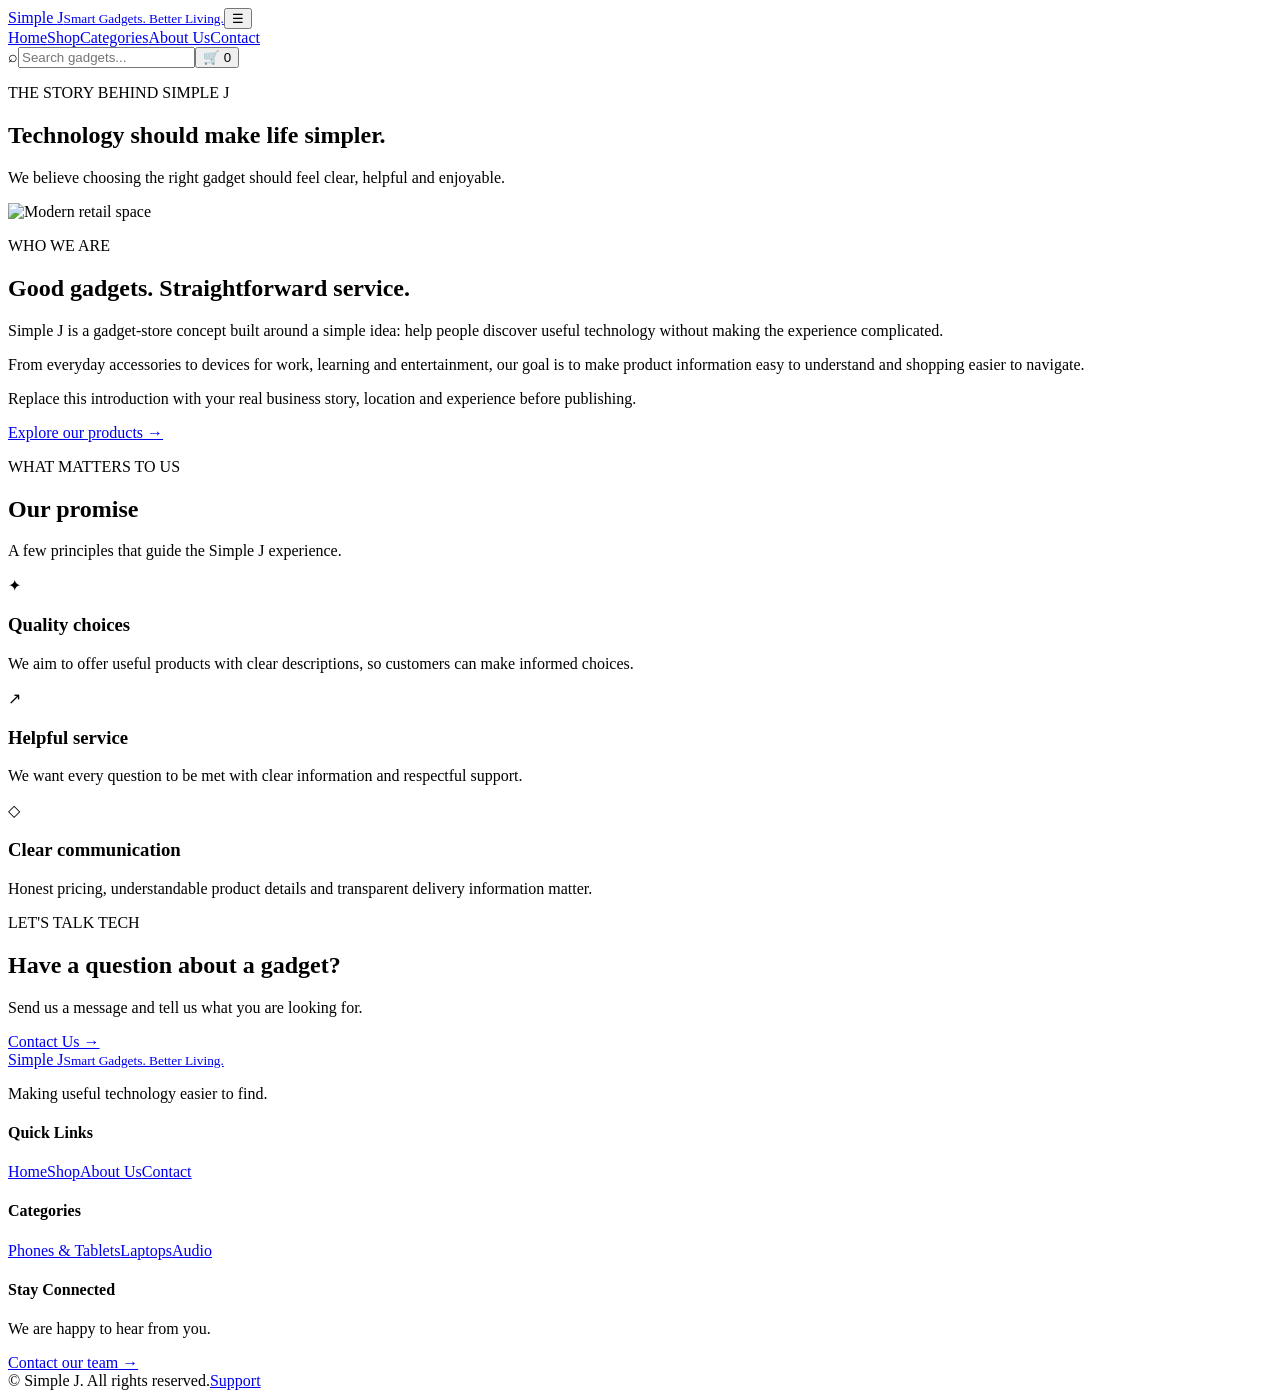
==== about.html @ e9a176b2 "Add files via upload" ====
<!DOCTYPE html>
<html lang="en"><head><meta charset="UTF-8"><meta name="viewport" content="width=device-width, initial-scale=1.0"><meta name="description" content="Learn about Simple J and our approach to everyday technology."><title>About Us | Simple J</title><link rel="preconnect" href="https://fonts.googleapis.com"><link href="https://fonts.googleapis.com/css2?family=DM+Sans:wght@400;500;600;700;800&display=swap" rel="stylesheet"><link rel="stylesheet" href="assets/css/style.css"><script src="assets/js/main.js" defer></script></head>
<body><header class="site-header"><div class="container nav-wrap"><a class="brand" href="index.html">Simple <span>J</span><small>Smart Gadgets. Better Living.</small></a><button class="menu-toggle" aria-label="Open navigation" aria-expanded="false">☰</button><nav class="main-nav"><a href="index.html">Home</a><a href="shop.html">Shop</a><a href="shop.html#categories">Categories</a><a class="active" href="about.html">About Us</a><a href="contact.html">Contact</a></nav><div class="nav-actions"><label class="search-box"><span>⌕</span><input id="siteSearch" type="search" placeholder="Search gadgets..." aria-label="Search gadgets"></label><button class="icon-btn cart-button" type="button" aria-label="Shopping cart">🛒 <span class="cart-count">0</span></button></div></div></header>
<main><section class="page-hero about-hero"><div class="container"><p class="eyebrow">THE STORY BEHIND SIMPLE J</p><h1>Technology should make life <span>simpler.</span></h1><p>We believe choosing the right gadget should feel clear, helpful and enjoyable.</p></div></section>
<section class="container story-section"><div class="story-image"><img src="https://images.unsplash.com/photo-1441986300917-64674bd600d8?auto=format&fit=crop&w=1000&q=85" alt="Modern retail space"></div><div class="story-copy"><p class="section-kicker">WHO WE ARE</p><h2>Good gadgets. Straightforward service.</h2><p>Simple J is a gadget-store concept built around a simple idea: help people discover useful technology without making the experience complicated.</p><p>From everyday accessories to devices for work, learning and entertainment, our goal is to make product information easy to understand and shopping easier to navigate.</p><p class="muted-note">Replace this introduction with your real business story, location and experience before publishing.</p><a class="btn btn-primary" href="shop.html">Explore our products →</a></div></section>
<section class="values-section"><div class="container"><div class="section-heading"><div><p class="section-kicker">WHAT MATTERS TO US</p><h2>Our promise</h2><p>A few principles that guide the Simple J experience.</p></div></div><div class="values-grid"><article class="value-card"><span class="value-icon">✦</span><h3>Quality choices</h3><p>We aim to offer useful products with clear descriptions, so customers can make informed choices.</p></article><article class="value-card"><span class="value-icon">↗</span><h3>Helpful service</h3><p>We want every question to be met with clear information and respectful support.</p></article><article class="value-card"><span class="value-icon">◇</span><h3>Clear communication</h3><p>Honest pricing, understandable product details and transparent delivery information matter.</p></article></div></div></section>
<section class="container about-cta"><div><p class="section-kicker">LET'S TALK TECH</p><h2>Have a question about a gadget?</h2><p>Send us a message and tell us what you are looking for.</p></div><a class="btn btn-primary" href="contact.html">Contact Us →</a></section></main>
<footer class="site-footer"><div class="container footer-grid"><div class="footer-brand"><a class="brand" href="index.html">Simple <span>J</span><small>Smart Gadgets. Better Living.</small></a><p>Making useful technology easier to find.</p></div><div><h4>Quick Links</h4><a href="index.html">Home</a><a href="shop.html">Shop</a><a href="about.html">About Us</a><a href="contact.html">Contact</a></div><div><h4>Categories</h4><a href="shop.html?category=Phones">Phones & Tablets</a><a href="shop.html?category=Laptops">Laptops</a><a href="shop.html?category=Audio">Audio</a></div><div><h4>Stay Connected</h4><p>We are happy to hear from you.</p><a class="footer-highlight" href="contact.html">Contact our team →</a></div></div><div class="container footer-bottom"><span>© <span class="current-year"></span> Simple J. All rights reserved.</span><span><a href="contact.html">Support</a></span></div></footer></body></html>
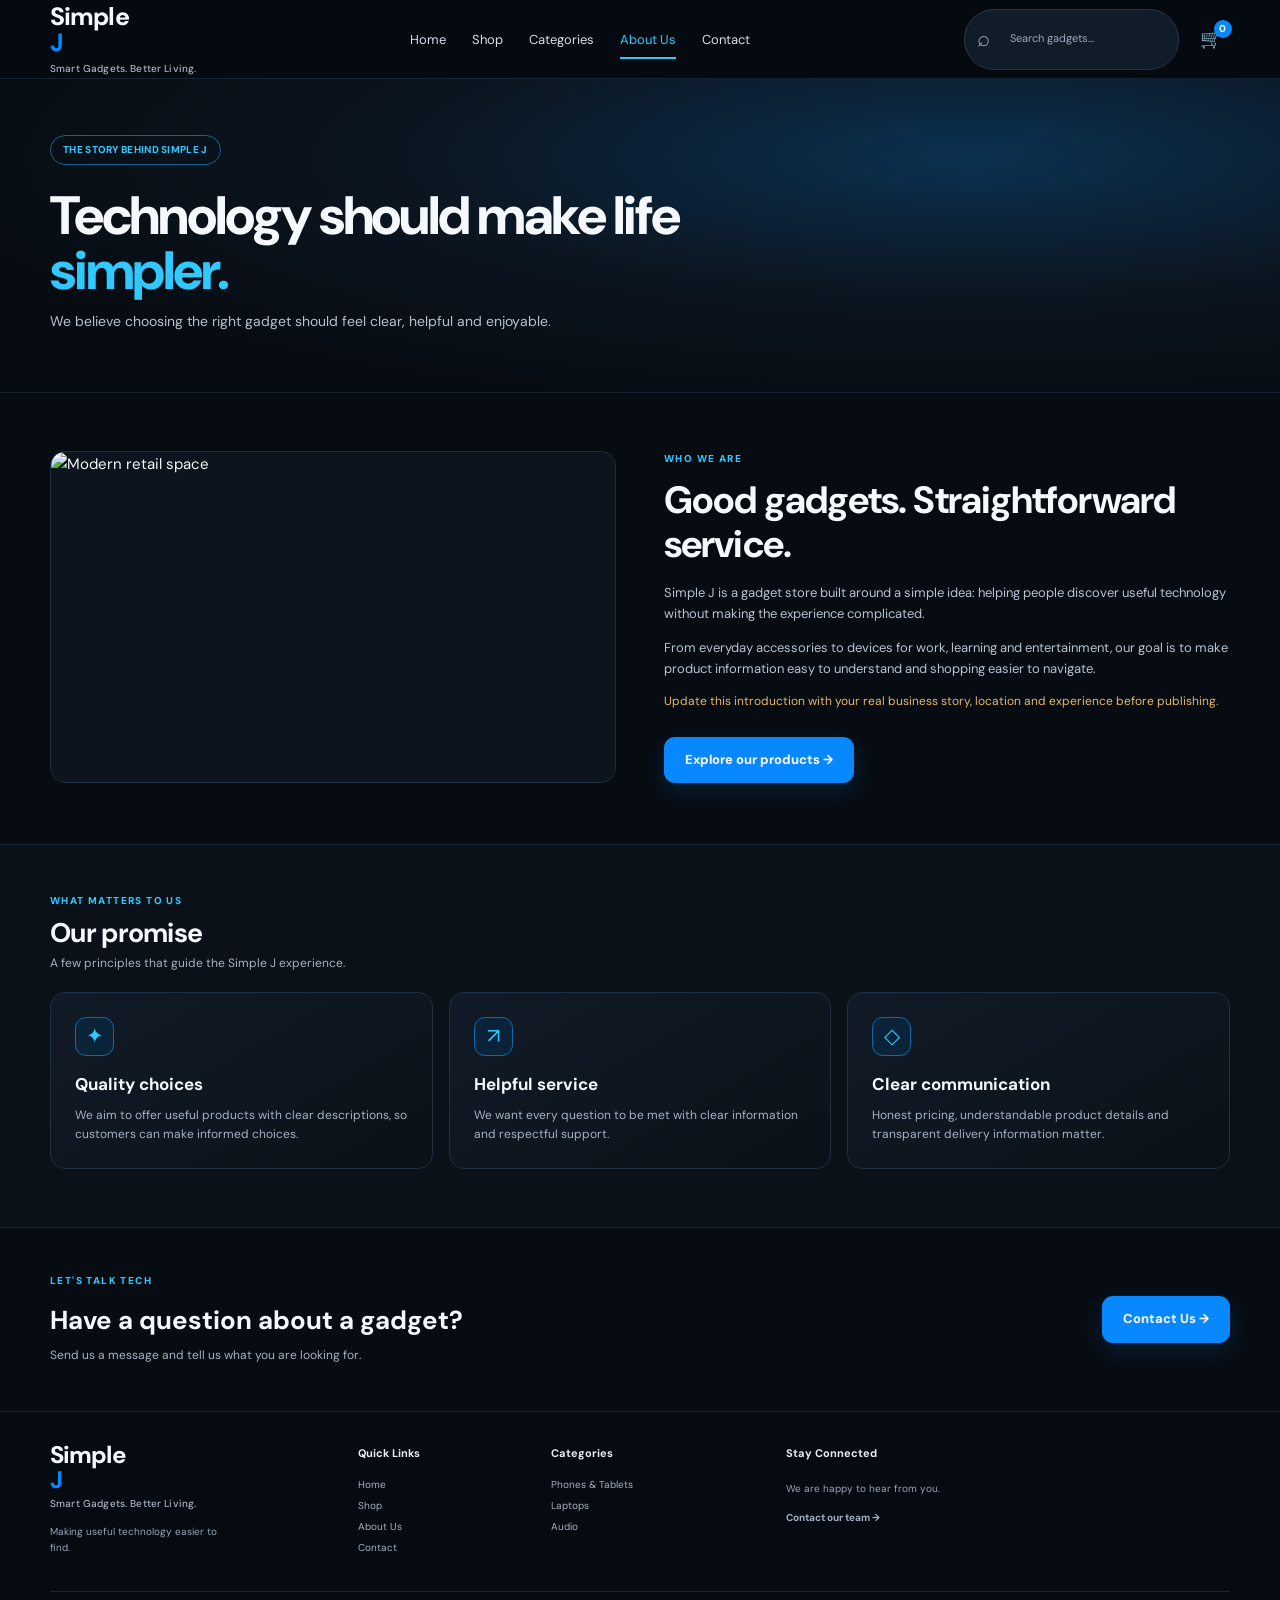
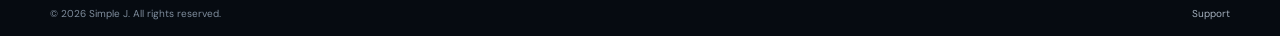
==== commit 6539ca0c: "Add files via upload" ====
--- a/about.html
+++ b/about.html
@@ -1,8 +1,206 @@
+
 <!DOCTYPE html>
-<html lang="en"><head><meta charset="UTF-8"><meta name="viewport" content="width=device-width, initial-scale=1.0"><meta name="description" content="Learn about Simple J and our approach to everyday technology."><title>About Us | Simple J</title><link rel="preconnect" href="https://fonts.googleapis.com"><link href="https://fonts.googleapis.com/css2?family=DM+Sans:wght@400;500;600;700;800&display=swap" rel="stylesheet"><link rel="stylesheet" href="assets/css/style.css"><script src="assets/js/main.js" defer></script></head>
-<body><header class="site-header"><div class="container nav-wrap"><a class="brand" href="index.html">Simple <span>J</span><small>Smart Gadgets. Better Living.</small></a><button class="menu-toggle" aria-label="Open navigation" aria-expanded="false">☰</button><nav class="main-nav"><a href="index.html">Home</a><a href="shop.html">Shop</a><a href="shop.html#categories">Categories</a><a class="active" href="about.html">About Us</a><a href="contact.html">Contact</a></nav><div class="nav-actions"><label class="search-box"><span>⌕</span><input id="siteSearch" type="search" placeholder="Search gadgets..." aria-label="Search gadgets"></label><button class="icon-btn cart-button" type="button" aria-label="Shopping cart">🛒 <span class="cart-count">0</span></button></div></div></header>
-<main><section class="page-hero about-hero"><div class="container"><p class="eyebrow">THE STORY BEHIND SIMPLE J</p><h1>Technology should make life <span>simpler.</span></h1><p>We believe choosing the right gadget should feel clear, helpful and enjoyable.</p></div></section>
-<section class="container story-section"><div class="story-image"><img src="https://images.unsplash.com/photo-1441986300917-64674bd600d8?auto=format&fit=crop&w=1000&q=85" alt="Modern retail space"></div><div class="story-copy"><p class="section-kicker">WHO WE ARE</p><h2>Good gadgets. Straightforward service.</h2><p>Simple J is a gadget-store concept built around a simple idea: help people discover useful technology without making the experience complicated.</p><p>From everyday accessories to devices for work, learning and entertainment, our goal is to make product information easy to understand and shopping easier to navigate.</p><p class="muted-note">Replace this introduction with your real business story, location and experience before publishing.</p><a class="btn btn-primary" href="shop.html">Explore our products →</a></div></section>
-<section class="values-section"><div class="container"><div class="section-heading"><div><p class="section-kicker">WHAT MATTERS TO US</p><h2>Our promise</h2><p>A few principles that guide the Simple J experience.</p></div></div><div class="values-grid"><article class="value-card"><span class="value-icon">✦</span><h3>Quality choices</h3><p>We aim to offer useful products with clear descriptions, so customers can make informed choices.</p></article><article class="value-card"><span class="value-icon">↗</span><h3>Helpful service</h3><p>We want every question to be met with clear information and respectful support.</p></article><article class="value-card"><span class="value-icon">◇</span><h3>Clear communication</h3><p>Honest pricing, understandable product details and transparent delivery information matter.</p></article></div></div></section>
-<section class="container about-cta"><div><p class="section-kicker">LET'S TALK TECH</p><h2>Have a question about a gadget?</h2><p>Send us a message and tell us what you are looking for.</p></div><a class="btn btn-primary" href="contact.html">Contact Us →</a></section></main>
-<footer class="site-footer"><div class="container footer-grid"><div class="footer-brand"><a class="brand" href="index.html">Simple <span>J</span><small>Smart Gadgets. Better Living.</small></a><p>Making useful technology easier to find.</p></div><div><h4>Quick Links</h4><a href="index.html">Home</a><a href="shop.html">Shop</a><a href="about.html">About Us</a><a href="contact.html">Contact</a></div><div><h4>Categories</h4><a href="shop.html?category=Phones">Phones & Tablets</a><a href="shop.html?category=Laptops">Laptops</a><a href="shop.html?category=Audio">Audio</a></div><div><h4>Stay Connected</h4><p>We are happy to hear from you.</p><a class="footer-highlight" href="contact.html">Contact our team →</a></div></div><div class="container footer-bottom"><span>© <span class="current-year"></span> Simple J. All rights reserved.</span><span><a href="contact.html">Support</a></span></div></footer></body></html>
+<html lang="en">
+<head>
+  <meta charset="UTF-8">
+  <meta name="viewport" content="width=device-width, initial-scale=1.0">
+  <meta name="description" content="Learn about Simple J and our approach to everyday technology.">
+
+  <title>About Us | Simple J</title>
+
+  <link rel="preconnect" href="https://fonts.googleapis.com">
+  <link rel="preconnect" href="https://fonts.gstatic.com" crossorigin>
+
+  <link href="https://fonts.googleapis.com/css2?family=DM+Sans:wght@400;500;600;700;800&display=swap" rel="stylesheet">
+
+  <!-- Correct paths for GitHub Pages -->
+  <link rel="stylesheet" href="style.css">
+  <script src="main.js" defer></script>
+</head>
+
+<body>
+
+  <header class="site-header">
+    <div class="container nav-wrap">
+
+      <a class="brand" href="index.html">
+        Simple <span>J</span>
+        <small>Smart Gadgets. Better Living.</small>
+      </a>
+
+      <button class="menu-toggle" aria-label="Open navigation" aria-expanded="false">
+        ☰
+      </button>
+
+      <nav class="main-nav" aria-label="Main navigation">
+        <a href="index.html">Home</a>
+        <a href="shop.html">Shop</a>
+        <a href="shop.html#categories">Categories</a>
+        <a class="active" href="about.html">About Us</a>
+        <a href="contact.html">Contact</a>
+      </nav>
+
+      <div class="nav-actions">
+        <label class="search-box">
+          <span>⌕</span>
+          <input id="siteSearch" type="search" placeholder="Search gadgets..." aria-label="Search gadgets">
+        </label>
+
+        <button class="icon-btn cart-button" type="button" aria-label="Shopping cart">
+          🛒 <span class="cart-count">0</span>
+        </button>
+      </div>
+
+    </div>
+  </header>
+
+  <main>
+
+    <section class="page-hero about-hero">
+      <div class="container">
+        <p class="eyebrow">THE STORY BEHIND SIMPLE J</p>
+        <h1>Technology should make life <span>simpler.</span></h1>
+        <p>We believe choosing the right gadget should feel clear, helpful and enjoyable.</p>
+      </div>
+    </section>
+
+    <section class="container story-section">
+
+      <div class="story-image">
+        <img
+          src="https://images.unsplash.com/photo-1441986300917-64674bd600d8?auto=format&fit=crop&w=1000&q=85"
+          alt="Modern retail space"
+          loading="lazy"
+        >
+      </div>
+
+      <div class="story-copy">
+        <p class="section-kicker">WHO WE ARE</p>
+        <h2>Good gadgets. Straightforward service.</h2>
+
+        <p>
+          Simple J is a gadget store built around a simple idea:
+          helping people discover useful technology without making
+          the experience complicated.
+        </p>
+
+        <p>
+          From everyday accessories to devices for work, learning
+          and entertainment, our goal is to make product information
+          easy to understand and shopping easier to navigate.
+        </p>
+
+        <p class="muted-note">
+          Update this introduction with your real business story,
+          location and experience before publishing.
+        </p>
+
+        <a class="btn btn-primary" href="shop.html">
+          Explore our products →
+        </a>
+      </div>
+
+    </section>
+
+    <section class="values-section">
+      <div class="container">
+
+        <div class="section-heading">
+          <div>
+            <p class="section-kicker">WHAT MATTERS TO US</p>
+            <h2>Our promise</h2>
+            <p>A few principles that guide the Simple J experience.</p>
+          </div>
+        </div>
+
+        <div class="values-grid">
+
+          <article class="value-card">
+            <span class="value-icon">✦</span>
+            <h3>Quality choices</h3>
+            <p>
+              We aim to offer useful products with clear descriptions,
+              so customers can make informed choices.
+            </p>
+          </article>
+
+          <article class="value-card">
+            <span class="value-icon">↗</span>
+            <h3>Helpful service</h3>
+            <p>
+              We want every question to be met with clear information
+              and respectful support.
+            </p>
+          </article>
+
+          <article class="value-card">
+            <span class="value-icon">◇</span>
+            <h3>Clear communication</h3>
+            <p>
+              Honest pricing, understandable product details and
+              transparent delivery information matter.
+            </p>
+          </article>
+
+        </div>
+      </div>
+    </section>
+
+    <section class="container about-cta">
+      <div>
+        <p class="section-kicker">LET'S TALK TECH</p>
+        <h2>Have a question about a gadget?</h2>
+        <p>Send us a message and tell us what you are looking for.</p>
+      </div>
+
+      <a class="btn btn-primary" href="contact.html">
+        Contact Us →
+      </a>
+    </section>
+
+  </main>
+
+  <footer class="site-footer">
+    <div class="container footer-grid">
+
+      <div class="footer-brand">
+        <a class="brand" href="index.html">
+          Simple <span>J</span>
+          <small>Smart Gadgets. Better Living.</small>
+        </a>
+        <p>Making useful technology easier to find.</p>
+      </div>
+
+      <div>
+        <h4>Quick Links</h4>
+        <a href="index.html">Home</a>
+        <a href="shop.html">Shop</a>
+        <a href="about.html">About Us</a>
+        <a href="contact.html">Contact</a>
+      </div>
+
+      <div>
+        <h4>Categories</h4>
+        <a href="shop.html?category=Phones">Phones &amp; Tablets</a>
+        <a href="shop.html?category=Laptops">Laptops</a>
+        <a href="shop.html?category=Audio">Audio</a>
+      </div>
+
+      <div>
+        <h4>Stay Connected</h4>
+        <p>We are happy to hear from you.</p>
+        <a class="footer-highlight" href="contact.html">
+          Contact our team →
+        </a>
+      </div>
+
+    </div>
+
+    <div class="container footer-bottom">
+      <span>© <span class="current-year"></span> Simple J. All rights reserved.</span>
+      <span><a href="contact.html">Support</a></span>
+    </div>
+  </footer>
+
+</body>
+</html>
--- a/style.css
+++ b/style.css
@@ -0,0 +1,264 @@
+:root {
+  --bg: #070c12;
+  --panel: #0d141d;
+  --panel-2: #111b27;
+  --line: #1f2c3b;
+  --text: #f5f8fc;
+  --muted: #a5b2c2;
+  --blue: #0788ff;
+  --cyan: #30c8ff;
+  --radius: 15px;
+  --shadow: 0 18px 45px rgba(0, 0, 0, .24);
+}
+* { box-sizing: border-box; }
+html { scroll-behavior: smooth; }
+body { margin: 0; background: var(--bg); color: var(--text); font-family: "DM Sans", Arial, sans-serif; font-size: 15px; line-height: 1.6; }
+img { display: block; max-width: 100%; }
+a { color: inherit; text-decoration: none; }
+button, input, select, textarea { font: inherit; }
+button, select { cursor: pointer; }
+.container { width: min(1180px, calc(100% - 40px)); margin-inline: auto; }
+[hidden] { display: none !important; }
+.sr-only { position: absolute; width: 1px; height: 1px; padding: 0; margin: -1px; overflow: hidden; clip: rect(0, 0, 0, 0); white-space: nowrap; border: 0; }
+
+/* Header and navigation */
+.site-header { position: sticky; top: 0; z-index: 20; background: rgba(6, 11, 17, .94); border-bottom: 1px solid #172330; backdrop-filter: blur(18px); }
+.nav-wrap { display: flex; align-items: center; justify-content: space-between; gap: 28px; min-height: 78px; }
+.brand { display: inline-flex; flex-direction: column; flex-shrink: 0; font-weight: 800; font-size: 25px; line-height: 1.05; letter-spacing: -.9px; }
+.brand span { display: inline; color: var(--blue); }
+.brand small { margin-top: 7px; color: #aab5c2; font-size: 10px; font-weight: 500; letter-spacing: .15px; }
+.main-nav { display: flex; align-items: center; gap: 26px; }
+.main-nav a { position: relative; padding: 28px 0 25px; color: #d5deea; font-size: 13px; transition: color .2s; }
+.main-nav a:hover, .main-nav a.active { color: var(--cyan); }
+.main-nav a.active::after { position: absolute; right: 0; bottom: 17px; left: 0; height: 2px; background: var(--cyan); content: ""; }
+.nav-actions { display: flex; align-items: center; gap: 13px; }
+.search-box { display: flex; align-items: center; gap: 8px; width: 215px; padding: 8px 12px; border: 1px solid #26374a; border-radius: 30px; background: #111c29; color: #9caabd; }
+.search-box span { font-size: 22px; line-height: 1; }
+.search-box input { width: 100%; min-width: 0; border: 0; outline: 0; background: transparent; color: white; font-size: 11px; }
+.search-box input::placeholder { color: #9ba9ba; }
+.icon-btn { position: relative; display: inline-flex; align-items: center; justify-content: center; width: 38px; height: 38px; padding: 0; border: 1px solid transparent; border-radius: 50%; background: transparent; color: white; font-size: 18px; }
+.icon-btn:hover { border-color: #28425e; background: #101b28; }
+.cart-count { position: absolute; top: -1px; right: -3px; display: grid; width: 18px; height: 18px; place-items: center; border-radius: 50%; background: var(--blue); color: white; font-size: 10px; font-weight: 700; }
+.menu-toggle { display: none; border: 1px solid var(--line); border-radius: 9px; background: var(--panel); color: white; padding: 8px 11px; }
+
+/* Reusable buttons and labels */
+.btn { display: inline-flex; align-items: center; justify-content: center; gap: 12px; border: 1px solid transparent; border-radius: 11px; padding: 12px 20px; font-size: 13px; font-weight: 700; transition: transform .2s, background .2s, border-color .2s; }
+.btn:hover { transform: translateY(-2px); }
+.btn-primary { background: var(--blue); color: white; box-shadow: 0 8px 24px rgba(0, 136, 255, .16); }
+.btn-primary:hover { background: #2198ff; }
+.btn-small { padding: 10px 12px; border-radius: 9px; background: #0788ff; color: white; font-size: 11px; white-space: nowrap; }
+.btn-small:hover { background: #2698ff; }
+.btn-full { width: 100%; }
+.eyebrow, .section-kicker { margin: 0 0 11px; color: var(--cyan); font-size: 10px; font-weight: 800; letter-spacing: 1.4px; }
+.eyebrow { display: inline-flex; gap: 7px; align-items: center; padding: 6px 12px; border: 1px solid #126591; border-radius: 30px; letter-spacing: .3px; }
+.eyebrow span { color: var(--cyan); }
+.muted-note { color: #e5b768 !important; font-size: 12px !important; }
+
+/* Home hero */
+.hero { overflow: hidden; border-bottom: 1px solid #121e2a; background: radial-gradient(ellipse at 72% 45%, #082c50 0%, #071421 33%, #070c12 72%); }
+.hero-grid { display: grid; min-height: 390px; grid-template-columns: .88fr 1.12fr; align-items: center; gap: 20px; }
+.hero-copy { position: relative; z-index: 2; padding: 38px 0 32px 4px; }
+.hero h1, .page-hero h1 { max-width: 570px; margin: 12px 0 15px; font-size: clamp(38px, 5vw, 61px); font-weight: 800; letter-spacing: -2.2px; line-height: 1.02; }
+.hero h1 span, .page-hero h1 span { display: block; color: var(--cyan); }
+.hero-text { max-width: 430px; margin: 0 0 24px; color: #c0cad7; font-size: 14px; }
+.trust-row { display: flex; gap: 20px; margin-top: 28px; }
+.trust-row div { display: flex; align-items: center; gap: 9px; color: var(--cyan); font-size: 21px; }
+.trust-row span { color: #bac5d2; font-size: 10px; line-height: 1.35; }
+.hero-image-wrap { position: relative; align-self: stretch; display: flex; align-items: center; min-height: 350px; }
+.hero-image { width: 100%; height: 345px; object-fit: cover; border-radius: 17px; opacity: .87; mask-image: linear-gradient(90deg, transparent 0%, black 15%, black 100%); }
+.image-note { position: absolute; top: 18%; right: 3%; max-width: 130px; color: white; font-size: 18px; font-style: italic; font-weight: 700; line-height: 1.2; text-align: center; text-shadow: 0 3px 18px #000; transform: rotate(5deg); }
+
+/* Category strip */
+.category-strip { display: grid; grid-template-columns: repeat(6, minmax(0, 1fr)); gap: 12px; padding-top: 23px; }
+.category-tile { display: flex; min-height: 64px; align-items: center; gap: 10px; padding: 12px; border: 1px solid #202e3e; border-radius: 11px; background: linear-gradient(140deg, #111a25, #0c121a); color: var(--cyan); font-size: 22px; transition: border-color .2s, transform .2s; }
+.category-tile span { flex: 1; color: #d5deea; font-size: 10px; line-height: 1.35; }
+.category-tile b { color: #8fa5ba; font-size: 18px; font-weight: 400; }
+.category-tile:hover { transform: translateY(-3px); border-color: #087cd0; }
+
+/* Product catalogue */
+.section-block { padding-top: 41px; padding-bottom: 45px; }
+.section-heading { display: flex; align-items: end; justify-content: space-between; gap: 20px; margin-bottom: 19px; }
+.section-heading h2, .shop-toolbar h2 { margin: 0; font-size: 27px; letter-spacing: -.7px; line-height: 1.25; }
+.section-heading p:not(.section-kicker) { margin: 4px 0 0; color: var(--muted); font-size: 12px; }
+.section-heading .section-kicker { margin-bottom: 7px; }
+.text-link, .footer-highlight { color: var(--cyan); font-size: 12px; font-weight: 700; }
+.text-link:hover, .footer-highlight:hover { color: white; }
+.product-grid { display: grid; grid-template-columns: repeat(6, minmax(0, 1fr)); gap: 14px; }
+.product-card { min-width: 0; overflow: hidden; border: 1px solid #202e3c; border-radius: 11px; background: linear-gradient(150deg, #111923, #0b1118 72%); transition: transform .2s, border-color .2s; }
+.product-card:hover { transform: translateY(-3px); border-color: #17659b; }
+.product-image { position: relative; display: block; overflow: hidden; height: 155px; padding: 10px; background: radial-gradient(ellipse at center, #1c2938, #0b1118); }
+.product-image img { width: 100%; height: 100%; object-fit: contain; mix-blend-mode: screen; transition: transform .35s; }
+.product-card:hover .product-image img { transform: scale(1.05); }
+.product-tag { position: absolute; top: 9px; right: 8px; border-radius: 20px; padding: 4px 7px; background: var(--blue); color: white; font-size: 9px; font-weight: 700; }
+.product-info { padding: 10px 11px 12px; }
+.product-category { margin: 0 0 3px; color: var(--cyan); font-size: 9px; font-weight: 800; letter-spacing: .8px; }
+.product-info h3 { overflow: hidden; margin: 0; font-size: 12px; font-weight: 700; line-height: 1.35; text-overflow: ellipsis; white-space: nowrap; }
+.product-meta { overflow: hidden; margin: 3px 0 6px; color: #9eacbd; font-size: 10px; text-overflow: ellipsis; white-space: nowrap; }
+.rating { color: #ffc542; font-size: 12px; letter-spacing: .5px; }
+.rating small { color: #a7b4c2; font-size: 9px; letter-spacing: 0; }
+.product-bottom { display: flex; flex-direction: column; align-items: stretch; gap: 9px; margin-top: 8px; }
+.product-bottom strong { font-size: 12px; white-space: nowrap; }
+.product-bottom .btn { width: 100%; }
+
+/* Promotions and newsletter */
+.promo-grid { display: grid; grid-template-columns: repeat(3, 1fr); gap: 17px; padding-bottom: 42px; }
+.promo-card { display: flex; min-height: 140px; align-items: center; overflow: hidden; border: 1px solid #203348; border-radius: 12px; background-color: #0c1725; background-position: center; background-size: cover; transition: transform .2s, border-color .2s; }
+.promo-card:hover { transform: translateY(-3px); border-color: var(--blue); }
+.promo-card > div { width: 100%; min-height: inherit; padding: 22px 19px; background: linear-gradient(90deg, rgba(5, 11, 18, .96), rgba(5, 11, 18, .78) 49%, rgba(5, 11, 18, .12)); }
+.promo-phone { background-image: url("https://images.unsplash.com/photo-1511707171634-5f897ff02aa9?auto=format&fit=crop&w=850&q=80"); }
+.promo-laptop { background-image: url("https://images.unsplash.com/photo-1496181133206-80ce9b88a853?auto=format&fit=crop&w=850&q=80"); }
+.promo-audio { background-image: url("https://images.unsplash.com/photo-1505740420928-5e560c06d30e?auto=format&fit=crop&w=850&q=80"); }
+.promo-card h3 { margin: 0 0 2px; font-size: 17px; }
+.promo-card p { margin: 0 0 14px; color: #c3cfdb; font-size: 11px; }
+.promo-card span { display: inline-block; padding: 5px 9px; border: 1px solid #43aee0; border-radius: 7px; color: white; font-size: 10px; }
+.newsletter { border-top: 1px solid #172534; border-bottom: 1px solid #172534; background: #0b131d; }
+.newsletter-wrap { display: flex; align-items: center; justify-content: space-between; gap: 30px; padding-top: 26px; padding-bottom: 26px; }
+.newsletter h2 { margin: 0; font-size: 24px; }
+.newsletter p:not(.section-kicker) { margin: 3px 0 0; color: var(--muted); font-size: 12px; }
+.newsletter-form { display: flex; width: min(440px, 100%); gap: 8px; }
+.newsletter-form input { flex: 1; min-width: 0; }
+input, select, textarea { width: 100%; border: 1px solid #2a3b4f; border-radius: 9px; outline: none; background: #0b131d; color: white; }
+input, select { min-height: 43px; padding: 10px 12px; }
+textarea { padding: 12px; resize: vertical; }
+input:focus, select:focus, textarea:focus { border-color: var(--blue); box-shadow: 0 0 0 3px rgba(7, 136, 255, .11); }
+input::placeholder, textarea::placeholder { color: #718198; }
+
+/* Secondary page heading */
+.page-hero { padding: 56px 0 59px; border-bottom: 1px solid #172534; background: radial-gradient(ellipse at 76% 25%, #0b3150, #0b1520 42%, #070c12 78%); }
+.page-hero h1 { max-width: 760px; margin: 12px 0; font-size: clamp(38px, 5vw, 54px); }
+.page-hero h1 span { display: inline; }
+.page-hero p:not(.eyebrow) { max-width: 630px; margin: 0; color: #b5c2d0; font-size: 14px; }
+.shop-section { padding-top: 38px; }
+.shop-toolbar { display: flex; align-items: end; justify-content: space-between; gap: 20px; margin-bottom: 21px; }
+.shop-toolbar h2 { font-size: 26px; }
+.shop-toolbar p { margin: 4px 0 0; color: var(--muted); font-size: 12px; }
+.filter-label { display: flex; align-items: center; gap: 10px; color: var(--muted); font-size: 12px; }
+.filter-label select { width: auto; min-width: 190px; }
+.shop-section .product-grid { grid-template-columns: repeat(4, minmax(0, 1fr)); gap: 18px; }
+.shop-section .product-image { height: 220px; }
+.shop-section .product-bottom { flex-direction: row; align-items: center; justify-content: space-between; }
+.shop-section .product-bottom .btn { width: auto; }
+.no-products { padding: 38px 20px; border: 1px dashed #2d4054; border-radius: 12px; color: var(--muted); text-align: center; }
+
+/* About page */
+.story-section { display: grid; grid-template-columns: 1fr 1fr; align-items: center; gap: 48px; padding-top: 58px; padding-bottom: 61px; }
+.story-image { overflow: hidden; border: 1px solid var(--line); border-radius: var(--radius); background: var(--panel); }
+.story-image img { width: 100%; min-height: 330px; max-height: 430px; object-fit: cover; }
+.story-copy h2 { margin: 0 0 16px; font-size: clamp(27px, 3vw, 38px); line-height: 1.18; letter-spacing: -.9px; }
+.story-copy p:not(.section-kicker) { color: #b6c2d0; font-size: 13px; }
+.story-copy .btn { margin-top: 13px; }
+.values-section { padding: 48px 0 58px; border-block: 1px solid #172534; background: #0a1119; }
+.values-grid { display: grid; grid-template-columns: repeat(3, 1fr); gap: 16px; }
+.value-card { padding: 24px; border: 1px solid #203043; border-radius: var(--radius); background: linear-gradient(150deg, #111b27, #0b1118); }
+.value-icon { display: grid; width: 39px; height: 39px; place-items: center; border: 1px solid #1269aa; border-radius: 11px; background: #0a2338; color: var(--cyan); font-size: 21px; }
+.value-card h3 { margin: 15px 0 7px; font-size: 17px; }
+.value-card p { margin: 0; color: var(--muted); font-size: 12px; }
+.about-cta { display: flex; align-items: center; justify-content: space-between; gap: 20px; padding-top: 45px; padding-bottom: 45px; }
+.about-cta h2 { margin: 0; font-size: 26px; }
+.about-cta p:not(.section-kicker) { margin: 5px 0 0; color: var(--muted); font-size: 12px; }
+
+/* Contact page */
+.contact-hero { background: radial-gradient(ellipse at 80% 40%, #0b3150, #0b1520 42%, #070c12 78%); }
+.contact-layout { display: grid; grid-template-columns: .8fr 1.2fr; align-items: start; gap: 23px; padding-top: 42px; padding-bottom: 60px; }
+.contact-details { display: grid; gap: 12px; }
+.contact-detail-card { display: flex; align-items: flex-start; gap: 14px; padding: 20px; border: 1px solid #243649; border-radius: 12px; background: linear-gradient(140deg, #111c28, #0c131c); }
+.detail-icon { display: grid; width: 40px; height: 40px; flex: 0 0 40px; place-items: center; border: 1px solid #115b91; border-radius: 11px; background: #0b263c; color: var(--cyan); font-size: 22px; }
+.contact-detail-card h3, .contact-help h3 { margin: 0 0 5px; font-size: 14px; }
+.contact-detail-card p { margin: 0; color: #e0e8f0; font-size: 12px; overflow-wrap: anywhere; }
+.contact-detail-card small { display: block; margin-top: 3px; color: var(--muted); font-size: 10px; }
+.contact-help { margin-top: 5px; padding: 22px; border: 1px solid #164b73; border-radius: 12px; background: radial-gradient(ellipse at 100% 10%, #102d47, #0c141e 72%); }
+.contact-help p { margin: 0 0 12px; color: var(--muted); font-size: 12px; }
+.contact-help a { color: var(--cyan); font-size: 12px; font-weight: 700; }
+.contact-form-card { padding: 27px; border: 1px solid #26394d; border-radius: 15px; background: linear-gradient(145deg, #111b26, #0b1118); box-shadow: var(--shadow); }
+.contact-form-card h2 { margin: 0; font-size: 26px; }
+.form-intro { margin: 5px 0 22px; color: var(--muted); font-size: 12px; }
+.contact-form-card form { display: grid; gap: 15px; }
+.contact-form-card label { display: grid; gap: 7px; color: #d6e0eb; font-size: 11px; font-weight: 600; }
+.contact-form-card input, .contact-form-card select { min-height: 43px; }
+.form-row { display: grid; grid-template-columns: 1fr 1fr; gap: 13px; }
+.form-footnote { margin: 0; color: #8e9caf; font-size: 10px; }
+.form-footnote code { color: var(--cyan); }
+
+/* Footer */
+.site-footer { border-top: 1px solid #172534; background: #060b11; }
+.footer-grid { display: grid; grid-template-columns: 1.35fr .8fr 1fr 1fr 1fr; gap: 25px; padding-top: 30px; padding-bottom: 27px; }
+.footer-grid h4 { margin: 3px 0 10px; color: #e6edf5; font-size: 11px; }
+.footer-grid > div:not(.footer-brand) { display: flex; flex-direction: column; align-items: flex-start; gap: 5px; }
+.footer-grid a:not(.brand) { color: #a4b0bf; font-size: 10px; }
+.footer-grid a:not(.brand):hover { color: var(--cyan); }
+.footer-grid p { margin: 4px 0 8px; color: #97a5b6; font-size: 10px; }
+.footer-brand .brand { font-size: 24px; }
+.footer-brand > p { max-width: 185px; margin-top: 14px; }
+.footer-bottom { display: flex; justify-content: space-between; gap: 14px; padding-top: 14px; padding-bottom: 14px; border-top: 1px solid #1a2633; color: #7f8d9d; font-size: 10px; }
+.footer-bottom a { color: #a3afbd; }
+.footer-bottom a:hover { color: var(--cyan); }
+
+@media (max-width: 1050px) {
+  .nav-wrap { gap: 18px; }
+  .main-nav { gap: 17px; }
+  .search-box { width: 175px; }
+  .category-strip { grid-template-columns: repeat(3, minmax(0, 1fr)); }
+  .product-grid { grid-template-columns: repeat(3, minmax(0, 1fr)); }
+  .shop-section .product-grid { grid-template-columns: repeat(3, minmax(0, 1fr)); }
+  .product-image { height: 190px; }
+  .footer-grid { grid-template-columns: repeat(3, 1fr); }
+}
+@media (max-width: 760px) {
+  .container { width: min(100% - 28px, 600px); }
+  .nav-wrap { position: relative; min-height: 70px; gap: 11px; flex-wrap: wrap; padding-top: 11px; padding-bottom: 11px; }
+  .brand { font-size: 23px; }
+  .brand small { font-size: 9px; }
+  .menu-toggle { display: inline-block; margin-left: auto; }
+  .main-nav { position: absolute; top: calc(100% - 1px); right: 0; left: 0; display: none; flex-direction: column; align-items: stretch; gap: 0; padding: 8px 14px; border: 1px solid #24364a; border-radius: 0 0 12px 12px; background: #0a1119; box-shadow: var(--shadow); }
+  .main-nav.is-open { display: flex; }
+  .main-nav a { padding: 11px 4px; }
+  .main-nav a.active::after { right: auto; bottom: 4px; width: 35px; }
+  .nav-actions { order: 4; width: 100%; }
+  .search-box { flex: 1; width: auto; }
+  .hero-grid { grid-template-columns: 1fr; gap: 0; padding-top: 20px; }
+  .hero-copy { padding: 15px 0 22px; }
+  .hero h1 { max-width: 500px; font-size: clamp(39px, 10vw, 54px); }
+  .hero-image-wrap { min-height: 230px; margin-bottom: 20px; }
+  .hero-image { height: 245px; mask-image: linear-gradient(180deg, black, black); }
+  .image-note { top: 9%; right: 5%; font-size: 15px; }
+  .trust-row { gap: 15px; margin-top: 22px; }
+  .category-strip { grid-template-columns: repeat(2, minmax(0, 1fr)); gap: 9px; padding-top: 15px; }
+  .category-tile { min-height: 58px; }
+  .section-block { padding-top: 32px; padding-bottom: 32px; }
+  .section-heading { align-items: flex-start; }
+  .section-heading h2 { font-size: 24px; }
+  .product-grid, .shop-section .product-grid { grid-template-columns: repeat(2, minmax(0, 1fr)); gap: 11px; }
+  .product-image, .shop-section .product-image { height: 165px; }
+  .product-info { padding: 9px; }
+  .product-info h3 { white-space: normal; min-height: 32px; }
+  .product-bottom, .shop-section .product-bottom { flex-direction: column; align-items: stretch; }
+  .product-bottom .btn, .shop-section .product-bottom .btn { width: 100%; }
+  .promo-grid { grid-template-columns: 1fr; gap: 11px; padding-bottom: 30px; }
+  .promo-card { min-height: 135px; }
+  .newsletter-wrap { align-items: flex-start; flex-direction: column; gap: 16px; }
+  .newsletter-form { width: 100%; }
+  .page-hero { padding: 40px 0; }
+  .page-hero h1 { font-size: clamp(36px, 9vw, 48px); }
+  .shop-toolbar { align-items: flex-start; flex-direction: column; }
+  .filter-label { width: 100%; justify-content: space-between; }
+  .filter-label select { flex: 1; min-width: 0; max-width: 72%; }
+  .story-section { grid-template-columns: 1fr; gap: 25px; padding-top: 35px; padding-bottom: 40px; }
+  .story-image img { min-height: 230px; max-height: 310px; }
+  .values-grid { grid-template-columns: 1fr; }
+  .value-card { padding: 20px; }
+  .about-cta { align-items: flex-start; flex-direction: column; padding-top: 34px; padding-bottom: 34px; }
+  .contact-layout { grid-template-columns: 1fr; padding-top: 27px; padding-bottom: 38px; }
+  .contact-form-card { padding: 19px; }
+  .form-row { grid-template-columns: 1fr; }
+  .footer-grid { grid-template-columns: repeat(2, 1fr); gap: 23px 17px; }
+  .footer-brand { grid-column: 1 / -1; }
+  .footer-bottom { flex-direction: column; }
+}
+@media (max-width: 390px) {
+  .container { width: calc(100% - 22px); }
+  .product-image, .shop-section .product-image { height: 135px; }
+  .product-bottom strong { font-size: 11px; }
+  .btn-small { padding: 9px 7px; font-size: 10px; }
+  .section-heading .text-link { font-size: 10px; }
+  .footer-grid { grid-template-columns: 1fr 1fr; }
+}
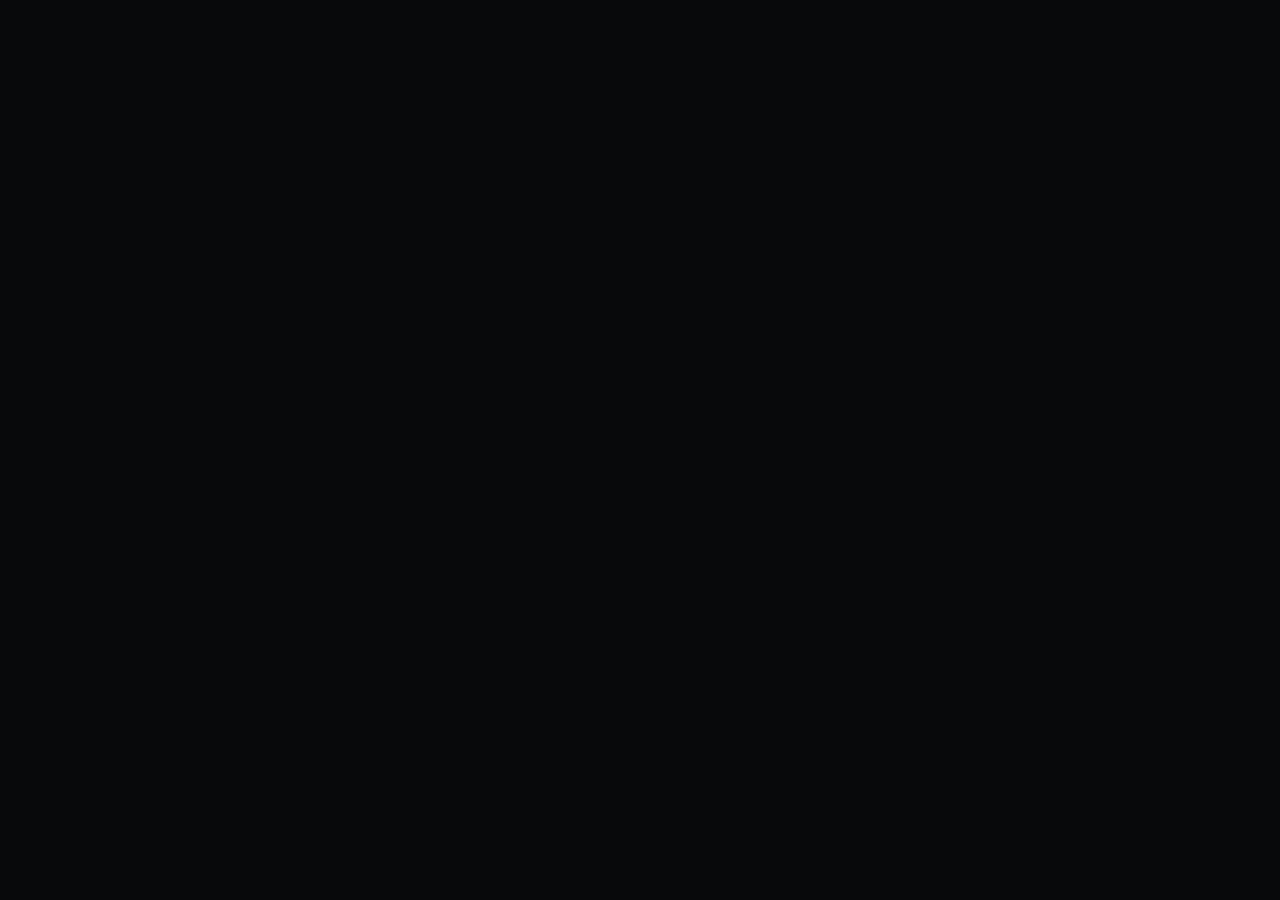
==== commit 5e6a55ba: "Add files via upload" ====
--- a/about.html
+++ b/about.html
@@ -4,203 +4,61 @@
 <head>
   <meta charset="UTF-8">
   <meta name="viewport" content="width=device-width, initial-scale=1.0">
-  <meta name="description" content="Learn about Simple J and our approach to everyday technology.">
-
+  <meta name="description" content="Discover the story, vision and values behind Simple J — technology, elevated.">
   <title>About Us | Simple J</title>
 
   <link rel="preconnect" href="https://fonts.googleapis.com">
   <link rel="preconnect" href="https://fonts.gstatic.com" crossorigin>
+  <link href="https://fonts.googleapis.com/css2?family=DM+Sans:wght@400;500;600;700;800&family=Playfair+Display:wght@500;600;700&display=swap" rel="stylesheet">
 
-  <link href="https://fonts.googleapis.com/css2?family=DM+Sans:wght@400;500;600;700;800&display=swap" rel="stylesheet">
+  <link rel="stylesheet" href="style.css">
 
-  <!-- Correct paths for GitHub Pages -->
-  <link rel="stylesheet" href="style.css">
-  <script src="main.js" defer></script>
-</head>
+  <style>
+    .about-hero {
+      min-height: 590px;
+      position: relative;
+      display: flex;
+      align-items: center;
+      overflow: hidden;
+      padding: 100px 8%;
+      background:
+        linear-gradient(90deg, rgba(5,5,5,.96), rgba(5,5,5,.65), rgba(5,5,5,.2)),
+        url("https://images.unsplash.com/photo-1519389950473-47ba0277781c?auto=format&fit=crop&w=2000&q=90") center/cover;
+    }
 
-<body>
+    .about-hero-content {
+      max-width: 750px;
+      position: relative;
+      z-index: 2;
+      animation: aboutRise 1s ease both;
+    }
 
-  <header class="site-header">
-    <div class="container nav-wrap">
+    .about-eyebrow {
+      color: #d6b56d;
+      text-transform: uppercase;
+      letter-spacing: 5px;
+      font-size: 11px;
+      font-weight: 700;
+      margin-bottom: 25px;
+    }
 
-      <a class="brand" href="index.html">
-        Simple <span>J</span>
-        <small>Smart Gadgets. Better Living.</small>
-      </a>
+    .about-hero h1 {
+      color: #fff;
+      font-family: "Playfair Display", serif;
+      font-size: clamp(48px, 7vw, 88px);
+      line-height: 1.05;
+      font-weight: 500;
+      margin: 0 0 25px;
+    }
 
-      <button class="menu-toggle" aria-label="Open navigation" aria-expanded="false">
-        ☰
-      </button>
+    .about-hero h1 span {
+      color: #d6b56d;
+      font-style: italic;
+    }
 
-      <nav class="main-nav" aria-label="Main navigation">
-        <a href="index.html">Home</a>
-        <a href="shop.html">Shop</a>
-        <a href="shop.html#categories">Categories</a>
-        <a class="active" href="about.html">About Us</a>
-        <a href="contact.html">Contact</a>
-      </nav>
-
-      <div class="nav-actions">
-        <label class="search-box">
-          <span>⌕</span>
-          <input id="siteSearch" type="search" placeholder="Search gadgets..." aria-label="Search gadgets">
-        </label>
-
-        <button class="icon-btn cart-button" type="button" aria-label="Shopping cart">
-          🛒 <span class="cart-count">0</span>
-        </button>
-      </div>
-
-    </div>
-  </header>
-
-  <main>
-
-    <section class="page-hero about-hero">
-      <div class="container">
-        <p class="eyebrow">THE STORY BEHIND SIMPLE J</p>
-        <h1>Technology should make life <span>simpler.</span></h1>
-        <p>We believe choosing the right gadget should feel clear, helpful and enjoyable.</p>
-      </div>
-    </section>
-
-    <section class="container story-section">
-
-      <div class="story-image">
-        <img
-          src="https://images.unsplash.com/photo-1441986300917-64674bd600d8?auto=format&fit=crop&w=1000&q=85"
-          alt="Modern retail space"
-          loading="lazy"
-        >
-      </div>
-
-      <div class="story-copy">
-        <p class="section-kicker">WHO WE ARE</p>
-        <h2>Good gadgets. Straightforward service.</h2>
-
-        <p>
-          Simple J is a gadget store built around a simple idea:
-          helping people discover useful technology without making
-          the experience complicated.
-        </p>
-
-        <p>
-          From everyday accessories to devices for work, learning
-          and entertainment, our goal is to make product information
-          easy to understand and shopping easier to navigate.
-        </p>
-
-        <p class="muted-note">
-          Update this introduction with your real business story,
-          location and experience before publishing.
-        </p>
-
-        <a class="btn btn-primary" href="shop.html">
-          Explore our products →
-        </a>
-      </div>
-
-    </section>
-
-    <section class="values-section">
-      <div class="container">
-
-        <div class="section-heading">
-          <div>
-            <p class="section-kicker">WHAT MATTERS TO US</p>
-            <h2>Our promise</h2>
-            <p>A few principles that guide the Simple J experience.</p>
-          </div>
-        </div>
-
-        <div class="values-grid">
-
-          <article class="value-card">
-            <span class="value-icon">✦</span>
-            <h3>Quality choices</h3>
-            <p>
-              We aim to offer useful products with clear descriptions,
-              so customers can make informed choices.
-            </p>
-          </article>
-
-          <article class="value-card">
-            <span class="value-icon">↗</span>
-            <h3>Helpful service</h3>
-            <p>
-              We want every question to be met with clear information
-              and respectful support.
-            </p>
-          </article>
-
-          <article class="value-card">
-            <span class="value-icon">◇</span>
-            <h3>Clear communication</h3>
-            <p>
-              Honest pricing, understandable product details and
-              transparent delivery information matter.
-            </p>
-          </article>
-
-        </div>
-      </div>
-    </section>
-
-    <section class="container about-cta">
-      <div>
-        <p class="section-kicker">LET'S TALK TECH</p>
-        <h2>Have a question about a gadget?</h2>
-        <p>Send us a message and tell us what you are looking for.</p>
-      </div>
-
-      <a class="btn btn-primary" href="contact.html">
-        Contact Us →
-      </a>
-    </section>
-
-  </main>
-
-  <footer class="site-footer">
-    <div class="container footer-grid">
-
-      <div class="footer-brand">
-        <a class="brand" href="index.html">
-          Simple <span>J</span>
-          <small>Smart Gadgets. Better Living.</small>
-        </a>
-        <p>Making useful technology easier to find.</p>
-      </div>
-
-      <div>
-        <h4>Quick Links</h4>
-        <a href="index.html">Home</a>
-        <a href="shop.html">Shop</a>
-        <a href="about.html">About Us</a>
-        <a href="contact.html">Contact</a>
-      </div>
-
-      <div>
-        <h4>Categories</h4>
-        <a href="shop.html?category=Phones">Phones &amp; Tablets</a>
-        <a href="shop.html?category=Laptops">Laptops</a>
-        <a href="shop.html?category=Audio">Audio</a>
-      </div>
-
-      <div>
-        <h4>Stay Connected</h4>
-        <p>We are happy to hear from you.</p>
-        <a class="footer-highlight" href="contact.html">
-          Contact our team →
-        </a>
-      </div>
-
-    </div>
-
-    <div class="container footer-bottom">
-      <span>© <span class="current-year"></span> Simple J. All rights reserved.</span>
-      <span><a href="contact.html">Support</a></span>
-    </div>
-  </footer>
-
-</body>
-</html>
+   .about-hero p {
+  color: #d0d0d0;
+  max-width: 540px;
+  font-size: 16px;
+  line-height: 1.9;
+}
--- a/style.css
+++ b/style.css
@@ -1,264 +1,606 @@
-:root {
-  --bg: #070c12;
-  --panel: #0d141d;
-  --panel-2: #111b27;
-  --line: #1f2c3b;
-  --text: #f5f8fc;
-  --muted: #a5b2c2;
-  --blue: #0788ff;
-  --cyan: #30c8ff;
-  --radius: 15px;
-  --shadow: 0 18px 45px rgba(0, 0, 0, .24);
-}
-* { box-sizing: border-box; }
-html { scroll-behavior: smooth; }
-body { margin: 0; background: var(--bg); color: var(--text); font-family: "DM Sans", Arial, sans-serif; font-size: 15px; line-height: 1.6; }
-img { display: block; max-width: 100%; }
-a { color: inherit; text-decoration: none; }
-button, input, select, textarea { font: inherit; }
-button, select { cursor: pointer; }
-.container { width: min(1180px, calc(100% - 40px)); margin-inline: auto; }
-[hidden] { display: none !important; }
-.sr-only { position: absolute; width: 1px; height: 1px; padding: 0; margin: -1px; overflow: hidden; clip: rect(0, 0, 0, 0); white-space: nowrap; border: 0; }
-
-/* Header and navigation */
-.site-header { position: sticky; top: 0; z-index: 20; background: rgba(6, 11, 17, .94); border-bottom: 1px solid #172330; backdrop-filter: blur(18px); }
-.nav-wrap { display: flex; align-items: center; justify-content: space-between; gap: 28px; min-height: 78px; }
-.brand { display: inline-flex; flex-direction: column; flex-shrink: 0; font-weight: 800; font-size: 25px; line-height: 1.05; letter-spacing: -.9px; }
-.brand span { display: inline; color: var(--blue); }
-.brand small { margin-top: 7px; color: #aab5c2; font-size: 10px; font-weight: 500; letter-spacing: .15px; }
-.main-nav { display: flex; align-items: center; gap: 26px; }
-.main-nav a { position: relative; padding: 28px 0 25px; color: #d5deea; font-size: 13px; transition: color .2s; }
-.main-nav a:hover, .main-nav a.active { color: var(--cyan); }
-.main-nav a.active::after { position: absolute; right: 0; bottom: 17px; left: 0; height: 2px; background: var(--cyan); content: ""; }
-.nav-actions { display: flex; align-items: center; gap: 13px; }
-.search-box { display: flex; align-items: center; gap: 8px; width: 215px; padding: 8px 12px; border: 1px solid #26374a; border-radius: 30px; background: #111c29; color: #9caabd; }
-.search-box span { font-size: 22px; line-height: 1; }
-.search-box input { width: 100%; min-width: 0; border: 0; outline: 0; background: transparent; color: white; font-size: 11px; }
-.search-box input::placeholder { color: #9ba9ba; }
-.icon-btn { position: relative; display: inline-flex; align-items: center; justify-content: center; width: 38px; height: 38px; padding: 0; border: 1px solid transparent; border-radius: 50%; background: transparent; color: white; font-size: 18px; }
-.icon-btn:hover { border-color: #28425e; background: #101b28; }
-.cart-count { position: absolute; top: -1px; right: -3px; display: grid; width: 18px; height: 18px; place-items: center; border-radius: 50%; background: var(--blue); color: white; font-size: 10px; font-weight: 700; }
-.menu-toggle { display: none; border: 1px solid var(--line); border-radius: 9px; background: var(--panel); color: white; padding: 8px 11px; }
-
-/* Reusable buttons and labels */
-.btn { display: inline-flex; align-items: center; justify-content: center; gap: 12px; border: 1px solid transparent; border-radius: 11px; padding: 12px 20px; font-size: 13px; font-weight: 700; transition: transform .2s, background .2s, border-color .2s; }
-.btn:hover { transform: translateY(-2px); }
-.btn-primary { background: var(--blue); color: white; box-shadow: 0 8px 24px rgba(0, 136, 255, .16); }
-.btn-primary:hover { background: #2198ff; }
-.btn-small { padding: 10px 12px; border-radius: 9px; background: #0788ff; color: white; font-size: 11px; white-space: nowrap; }
-.btn-small:hover { background: #2698ff; }
-.btn-full { width: 100%; }
-.eyebrow, .section-kicker { margin: 0 0 11px; color: var(--cyan); font-size: 10px; font-weight: 800; letter-spacing: 1.4px; }
-.eyebrow { display: inline-flex; gap: 7px; align-items: center; padding: 6px 12px; border: 1px solid #126591; border-radius: 30px; letter-spacing: .3px; }
-.eyebrow span { color: var(--cyan); }
-.muted-note { color: #e5b768 !important; font-size: 12px !important; }
-
-/* Home hero */
-.hero { overflow: hidden; border-bottom: 1px solid #121e2a; background: radial-gradient(ellipse at 72% 45%, #082c50 0%, #071421 33%, #070c12 72%); }
-.hero-grid { display: grid; min-height: 390px; grid-template-columns: .88fr 1.12fr; align-items: center; gap: 20px; }
-.hero-copy { position: relative; z-index: 2; padding: 38px 0 32px 4px; }
-.hero h1, .page-hero h1 { max-width: 570px; margin: 12px 0 15px; font-size: clamp(38px, 5vw, 61px); font-weight: 800; letter-spacing: -2.2px; line-height: 1.02; }
-.hero h1 span, .page-hero h1 span { display: block; color: var(--cyan); }
-.hero-text { max-width: 430px; margin: 0 0 24px; color: #c0cad7; font-size: 14px; }
-.trust-row { display: flex; gap: 20px; margin-top: 28px; }
-.trust-row div { display: flex; align-items: center; gap: 9px; color: var(--cyan); font-size: 21px; }
-.trust-row span { color: #bac5d2; font-size: 10px; line-height: 1.35; }
-.hero-image-wrap { position: relative; align-self: stretch; display: flex; align-items: center; min-height: 350px; }
-.hero-image { width: 100%; height: 345px; object-fit: cover; border-radius: 17px; opacity: .87; mask-image: linear-gradient(90deg, transparent 0%, black 15%, black 100%); }
-.image-note { position: absolute; top: 18%; right: 3%; max-width: 130px; color: white; font-size: 18px; font-style: italic; font-weight: 700; line-height: 1.2; text-align: center; text-shadow: 0 3px 18px #000; transform: rotate(5deg); }
-
-/* Category strip */
-.category-strip { display: grid; grid-template-columns: repeat(6, minmax(0, 1fr)); gap: 12px; padding-top: 23px; }
-.category-tile { display: flex; min-height: 64px; align-items: center; gap: 10px; padding: 12px; border: 1px solid #202e3e; border-radius: 11px; background: linear-gradient(140deg, #111a25, #0c121a); color: var(--cyan); font-size: 22px; transition: border-color .2s, transform .2s; }
-.category-tile span { flex: 1; color: #d5deea; font-size: 10px; line-height: 1.35; }
-.category-tile b { color: #8fa5ba; font-size: 18px; font-weight: 400; }
-.category-tile:hover { transform: translateY(-3px); border-color: #087cd0; }
-
-/* Product catalogue */
-.section-block { padding-top: 41px; padding-bottom: 45px; }
-.section-heading { display: flex; align-items: end; justify-content: space-between; gap: 20px; margin-bottom: 19px; }
-.section-heading h2, .shop-toolbar h2 { margin: 0; font-size: 27px; letter-spacing: -.7px; line-height: 1.25; }
-.section-heading p:not(.section-kicker) { margin: 4px 0 0; color: var(--muted); font-size: 12px; }
-.section-heading .section-kicker { margin-bottom: 7px; }
-.text-link, .footer-highlight { color: var(--cyan); font-size: 12px; font-weight: 700; }
-.text-link:hover, .footer-highlight:hover { color: white; }
-.product-grid { display: grid; grid-template-columns: repeat(6, minmax(0, 1fr)); gap: 14px; }
-.product-card { min-width: 0; overflow: hidden; border: 1px solid #202e3c; border-radius: 11px; background: linear-gradient(150deg, #111923, #0b1118 72%); transition: transform .2s, border-color .2s; }
-.product-card:hover { transform: translateY(-3px); border-color: #17659b; }
-.product-image { position: relative; display: block; overflow: hidden; height: 155px; padding: 10px; background: radial-gradient(ellipse at center, #1c2938, #0b1118); }
-.product-image img { width: 100%; height: 100%; object-fit: contain; mix-blend-mode: screen; transition: transform .35s; }
-.product-card:hover .product-image img { transform: scale(1.05); }
-.product-tag { position: absolute; top: 9px; right: 8px; border-radius: 20px; padding: 4px 7px; background: var(--blue); color: white; font-size: 9px; font-weight: 700; }
-.product-info { padding: 10px 11px 12px; }
-.product-category { margin: 0 0 3px; color: var(--cyan); font-size: 9px; font-weight: 800; letter-spacing: .8px; }
-.product-info h3 { overflow: hidden; margin: 0; font-size: 12px; font-weight: 700; line-height: 1.35; text-overflow: ellipsis; white-space: nowrap; }
-.product-meta { overflow: hidden; margin: 3px 0 6px; color: #9eacbd; font-size: 10px; text-overflow: ellipsis; white-space: nowrap; }
-.rating { color: #ffc542; font-size: 12px; letter-spacing: .5px; }
-.rating small { color: #a7b4c2; font-size: 9px; letter-spacing: 0; }
-.product-bottom { display: flex; flex-direction: column; align-items: stretch; gap: 9px; margin-top: 8px; }
-.product-bottom strong { font-size: 12px; white-space: nowrap; }
-.product-bottom .btn { width: 100%; }
-
-/* Promotions and newsletter */
-.promo-grid { display: grid; grid-template-columns: repeat(3, 1fr); gap: 17px; padding-bottom: 42px; }
-.promo-card { display: flex; min-height: 140px; align-items: center; overflow: hidden; border: 1px solid #203348; border-radius: 12px; background-color: #0c1725; background-position: center; background-size: cover; transition: transform .2s, border-color .2s; }
-.promo-card:hover { transform: translateY(-3px); border-color: var(--blue); }
-.promo-card > div { width: 100%; min-height: inherit; padding: 22px 19px; background: linear-gradient(90deg, rgba(5, 11, 18, .96), rgba(5, 11, 18, .78) 49%, rgba(5, 11, 18, .12)); }
-.promo-phone { background-image: url("https://images.unsplash.com/photo-1511707171634-5f897ff02aa9?auto=format&fit=crop&w=850&q=80"); }
-.promo-laptop { background-image: url("https://images.unsplash.com/photo-1496181133206-80ce9b88a853?auto=format&fit=crop&w=850&q=80"); }
-.promo-audio { background-image: url("https://images.unsplash.com/photo-1505740420928-5e560c06d30e?auto=format&fit=crop&w=850&q=80"); }
-.promo-card h3 { margin: 0 0 2px; font-size: 17px; }
-.promo-card p { margin: 0 0 14px; color: #c3cfdb; font-size: 11px; }
-.promo-card span { display: inline-block; padding: 5px 9px; border: 1px solid #43aee0; border-radius: 7px; color: white; font-size: 10px; }
-.newsletter { border-top: 1px solid #172534; border-bottom: 1px solid #172534; background: #0b131d; }
-.newsletter-wrap { display: flex; align-items: center; justify-content: space-between; gap: 30px; padding-top: 26px; padding-bottom: 26px; }
-.newsletter h2 { margin: 0; font-size: 24px; }
-.newsletter p:not(.section-kicker) { margin: 3px 0 0; color: var(--muted); font-size: 12px; }
-.newsletter-form { display: flex; width: min(440px, 100%); gap: 8px; }
-.newsletter-form input { flex: 1; min-width: 0; }
-input, select, textarea { width: 100%; border: 1px solid #2a3b4f; border-radius: 9px; outline: none; background: #0b131d; color: white; }
-input, select { min-height: 43px; padding: 10px 12px; }
-textarea { padding: 12px; resize: vertical; }
-input:focus, select:focus, textarea:focus { border-color: var(--blue); box-shadow: 0 0 0 3px rgba(7, 136, 255, .11); }
-input::placeholder, textarea::placeholder { color: #718198; }
-
-/* Secondary page heading */
-.page-hero { padding: 56px 0 59px; border-bottom: 1px solid #172534; background: radial-gradient(ellipse at 76% 25%, #0b3150, #0b1520 42%, #070c12 78%); }
-.page-hero h1 { max-width: 760px; margin: 12px 0; font-size: clamp(38px, 5vw, 54px); }
-.page-hero h1 span { display: inline; }
-.page-hero p:not(.eyebrow) { max-width: 630px; margin: 0; color: #b5c2d0; font-size: 14px; }
-.shop-section { padding-top: 38px; }
-.shop-toolbar { display: flex; align-items: end; justify-content: space-between; gap: 20px; margin-bottom: 21px; }
-.shop-toolbar h2 { font-size: 26px; }
-.shop-toolbar p { margin: 4px 0 0; color: var(--muted); font-size: 12px; }
-.filter-label { display: flex; align-items: center; gap: 10px; color: var(--muted); font-size: 12px; }
-.filter-label select { width: auto; min-width: 190px; }
-.shop-section .product-grid { grid-template-columns: repeat(4, minmax(0, 1fr)); gap: 18px; }
-.shop-section .product-image { height: 220px; }
-.shop-section .product-bottom { flex-direction: row; align-items: center; justify-content: space-between; }
-.shop-section .product-bottom .btn { width: auto; }
-.no-products { padding: 38px 20px; border: 1px dashed #2d4054; border-radius: 12px; color: var(--muted); text-align: center; }
-
-/* About page */
-.story-section { display: grid; grid-template-columns: 1fr 1fr; align-items: center; gap: 48px; padding-top: 58px; padding-bottom: 61px; }
-.story-image { overflow: hidden; border: 1px solid var(--line); border-radius: var(--radius); background: var(--panel); }
-.story-image img { width: 100%; min-height: 330px; max-height: 430px; object-fit: cover; }
-.story-copy h2 { margin: 0 0 16px; font-size: clamp(27px, 3vw, 38px); line-height: 1.18; letter-spacing: -.9px; }
-.story-copy p:not(.section-kicker) { color: #b6c2d0; font-size: 13px; }
-.story-copy .btn { margin-top: 13px; }
-.values-section { padding: 48px 0 58px; border-block: 1px solid #172534; background: #0a1119; }
-.values-grid { display: grid; grid-template-columns: repeat(3, 1fr); gap: 16px; }
-.value-card { padding: 24px; border: 1px solid #203043; border-radius: var(--radius); background: linear-gradient(150deg, #111b27, #0b1118); }
-.value-icon { display: grid; width: 39px; height: 39px; place-items: center; border: 1px solid #1269aa; border-radius: 11px; background: #0a2338; color: var(--cyan); font-size: 21px; }
-.value-card h3 { margin: 15px 0 7px; font-size: 17px; }
-.value-card p { margin: 0; color: var(--muted); font-size: 12px; }
-.about-cta { display: flex; align-items: center; justify-content: space-between; gap: 20px; padding-top: 45px; padding-bottom: 45px; }
-.about-cta h2 { margin: 0; font-size: 26px; }
-.about-cta p:not(.section-kicker) { margin: 5px 0 0; color: var(--muted); font-size: 12px; }
-
-/* Contact page */
-.contact-hero { background: radial-gradient(ellipse at 80% 40%, #0b3150, #0b1520 42%, #070c12 78%); }
-.contact-layout { display: grid; grid-template-columns: .8fr 1.2fr; align-items: start; gap: 23px; padding-top: 42px; padding-bottom: 60px; }
-.contact-details { display: grid; gap: 12px; }
-.contact-detail-card { display: flex; align-items: flex-start; gap: 14px; padding: 20px; border: 1px solid #243649; border-radius: 12px; background: linear-gradient(140deg, #111c28, #0c131c); }
-.detail-icon { display: grid; width: 40px; height: 40px; flex: 0 0 40px; place-items: center; border: 1px solid #115b91; border-radius: 11px; background: #0b263c; color: var(--cyan); font-size: 22px; }
-.contact-detail-card h3, .contact-help h3 { margin: 0 0 5px; font-size: 14px; }
-.contact-detail-card p { margin: 0; color: #e0e8f0; font-size: 12px; overflow-wrap: anywhere; }
-.contact-detail-card small { display: block; margin-top: 3px; color: var(--muted); font-size: 10px; }
-.contact-help { margin-top: 5px; padding: 22px; border: 1px solid #164b73; border-radius: 12px; background: radial-gradient(ellipse at 100% 10%, #102d47, #0c141e 72%); }
-.contact-help p { margin: 0 0 12px; color: var(--muted); font-size: 12px; }
-.contact-help a { color: var(--cyan); font-size: 12px; font-weight: 700; }
-.contact-form-card { padding: 27px; border: 1px solid #26394d; border-radius: 15px; background: linear-gradient(145deg, #111b26, #0b1118); box-shadow: var(--shadow); }
-.contact-form-card h2 { margin: 0; font-size: 26px; }
-.form-intro { margin: 5px 0 22px; color: var(--muted); font-size: 12px; }
-.contact-form-card form { display: grid; gap: 15px; }
-.contact-form-card label { display: grid; gap: 7px; color: #d6e0eb; font-size: 11px; font-weight: 600; }
-.contact-form-card input, .contact-form-card select { min-height: 43px; }
-.form-row { display: grid; grid-template-columns: 1fr 1fr; gap: 13px; }
-.form-footnote { margin: 0; color: #8e9caf; font-size: 10px; }
-.form-footnote code { color: var(--cyan); }
-
-/* Footer */
-.site-footer { border-top: 1px solid #172534; background: #060b11; }
-.footer-grid { display: grid; grid-template-columns: 1.35fr .8fr 1fr 1fr 1fr; gap: 25px; padding-top: 30px; padding-bottom: 27px; }
-.footer-grid h4 { margin: 3px 0 10px; color: #e6edf5; font-size: 11px; }
-.footer-grid > div:not(.footer-brand) { display: flex; flex-direction: column; align-items: flex-start; gap: 5px; }
-.footer-grid a:not(.brand) { color: #a4b0bf; font-size: 10px; }
-.footer-grid a:not(.brand):hover { color: var(--cyan); }
-.footer-grid p { margin: 4px 0 8px; color: #97a5b6; font-size: 10px; }
-.footer-brand .brand { font-size: 24px; }
-.footer-brand > p { max-width: 185px; margin-top: 14px; }
-.footer-bottom { display: flex; justify-content: space-between; gap: 14px; padding-top: 14px; padding-bottom: 14px; border-top: 1px solid #1a2633; color: #7f8d9d; font-size: 10px; }
-.footer-bottom a { color: #a3afbd; }
-.footer-bottom a:hover { color: var(--cyan); }
-
-@media (max-width: 1050px) {
-  .nav-wrap { gap: 18px; }
-  .main-nav { gap: 17px; }
-  .search-box { width: 175px; }
-  .category-strip { grid-template-columns: repeat(3, minmax(0, 1fr)); }
-  .product-grid { grid-template-columns: repeat(3, minmax(0, 1fr)); }
-  .shop-section .product-grid { grid-template-columns: repeat(3, minmax(0, 1fr)); }
-  .product-image { height: 190px; }
-  .footer-grid { grid-template-columns: repeat(3, 1fr); }
-}
-@media (max-width: 760px) {
-  .container { width: min(100% - 28px, 600px); }
-  .nav-wrap { position: relative; min-height: 70px; gap: 11px; flex-wrap: wrap; padding-top: 11px; padding-bottom: 11px; }
-  .brand { font-size: 23px; }
-  .brand small { font-size: 9px; }
-  .menu-toggle { display: inline-block; margin-left: auto; }
-  .main-nav { position: absolute; top: calc(100% - 1px); right: 0; left: 0; display: none; flex-direction: column; align-items: stretch; gap: 0; padding: 8px 14px; border: 1px solid #24364a; border-radius: 0 0 12px 12px; background: #0a1119; box-shadow: var(--shadow); }
-  .main-nav.is-open { display: flex; }
-  .main-nav a { padding: 11px 4px; }
-  .main-nav a.active::after { right: auto; bottom: 4px; width: 35px; }
-  .nav-actions { order: 4; width: 100%; }
-  .search-box { flex: 1; width: auto; }
-  .hero-grid { grid-template-columns: 1fr; gap: 0; padding-top: 20px; }
-  .hero-copy { padding: 15px 0 22px; }
-  .hero h1 { max-width: 500px; font-size: clamp(39px, 10vw, 54px); }
-  .hero-image-wrap { min-height: 230px; margin-bottom: 20px; }
-  .hero-image { height: 245px; mask-image: linear-gradient(180deg, black, black); }
-  .image-note { top: 9%; right: 5%; font-size: 15px; }
-  .trust-row { gap: 15px; margin-top: 22px; }
-  .category-strip { grid-template-columns: repeat(2, minmax(0, 1fr)); gap: 9px; padding-top: 15px; }
-  .category-tile { min-height: 58px; }
-  .section-block { padding-top: 32px; padding-bottom: 32px; }
-  .section-heading { align-items: flex-start; }
-  .section-heading h2 { font-size: 24px; }
-  .product-grid, .shop-section .product-grid { grid-template-columns: repeat(2, minmax(0, 1fr)); gap: 11px; }
-  .product-image, .shop-section .product-image { height: 165px; }
-  .product-info { padding: 9px; }
-  .product-info h3 { white-space: normal; min-height: 32px; }
-  .product-bottom, .shop-section .product-bottom { flex-direction: column; align-items: stretch; }
-  .product-bottom .btn, .shop-section .product-bottom .btn { width: 100%; }
-  .promo-grid { grid-template-columns: 1fr; gap: 11px; padding-bottom: 30px; }
-  .promo-card { min-height: 135px; }
-  .newsletter-wrap { align-items: flex-start; flex-direction: column; gap: 16px; }
-  .newsletter-form { width: 100%; }
-  .page-hero { padding: 40px 0; }
-  .page-hero h1 { font-size: clamp(36px, 9vw, 48px); }
-  .shop-toolbar { align-items: flex-start; flex-direction: column; }
-  .filter-label { width: 100%; justify-content: space-between; }
-  .filter-label select { flex: 1; min-width: 0; max-width: 72%; }
-  .story-section { grid-template-columns: 1fr; gap: 25px; padding-top: 35px; padding-bottom: 40px; }
-  .story-image img { min-height: 230px; max-height: 310px; }
-  .values-grid { grid-template-columns: 1fr; }
-  .value-card { padding: 20px; }
-  .about-cta { align-items: flex-start; flex-direction: column; padding-top: 34px; padding-bottom: 34px; }
-  .contact-layout { grid-template-columns: 1fr; padding-top: 27px; padding-bottom: 38px; }
-  .contact-form-card { padding: 19px; }
-  .form-row { grid-template-columns: 1fr; }
-  .footer-grid { grid-template-columns: repeat(2, 1fr); gap: 23px 17px; }
-  .footer-brand { grid-column: 1 / -1; }
-  .footer-bottom { flex-direction: column; }
-}
-@media (max-width: 390px) {
-  .container { width: calc(100% - 22px); }
-  .product-image, .shop-section .product-image { height: 135px; }
-  .product-bottom strong { font-size: 11px; }
-  .btn-small { padding: 9px 7px; font-size: 10px; }
-  .section-heading .text-link { font-size: 10px; }
-  .footer-grid { grid-template-columns: 1fr 1fr; }
-}
+
+@import url('https://fonts.googleapis.com/css2?family=DM+Sans:wght@400;500;600;700;800&family=Space+Grotesk:wght@400;500;600;700&display=swap');
+
+:root {
+  --black: #08090b;
+  --dark: #111318;
+  --gold: #d6ad65;
+  --white: #ffffff;
+  --muted: #a5a5a5;
+}
+
+* {
+  margin: 0;
+  padding: 0;
+  box-sizing: border-box;
+}
+
+html {
+  scroll-behavior: smooth;
+}
+
+body {
+  background: var(--black);
+  color: var(--white);
+  font-family: 'DM Sans', sans-serif;
+  overflow-x: hidden;
+}
+
+a {
+  color: inherit;
+  text-decoration: none;
+}
+
+button {
+  font: inherit;
+  cursor: pointer;
+}
+
+::selection {
+  background: var(--gold);
+  color: var(--black);
+}
+
+/* ANNOUNCEMENT */
+
+.announcement {
+  background: var(--gold);
+  color: #08090b;
+  text-align: center;
+  padding: 11px;
+  font-size: 11px;
+  font-weight: 800;
+  letter-spacing: 2px;
+}
+
+/* NAVIGATION */
+
+.navbar {
+  height: 82px;
+  padding: 0 8%;
+  display: flex;
+  align-items: center;
+  justify-content: space-between;
+  background: rgba(8, 9, 11, .88);
+  backdrop-filter: blur(18px);
+  position: sticky;
+  top: 0;
+  z-index: 1000;
+  border-bottom: 1px solid rgba(255,255,255,.08);
+}
+
+.logo {
+  font-family: 'Space Grotesk', sans-serif;
+  font-size: 29px;
+  font-weight: 700;
+  letter-spacing: -2px;
+}
+
+.logo span {
+  color: var(--gold);
+}
+
+.nav-links {
+  display: flex;
+  gap: 35px;
+  list-style: none;
+}
+
+.nav-links a {
+  color: #d0d0d0;
+  font-size: 13px;
+  transition: .3s;
+}
+
+.nav-links a:hover {
+  color: var(--gold);
+}
+
+.nav-contact {
+  border: 1px solid var(--gold);
+  color: var(--gold);
+  padding: 12px 22px;
+  border-radius: 3px;
+  font-size: 12px;
+  transition: .3s;
+}
+
+.nav-contact:hover {
+  background: var(--gold);
+  color: var(--black);
+}
+
+/* HERO */
+
+.hero {
+  min-height: 690px;
+  position: relative;
+  display: flex;
+  align-items: center;
+  padding: 90px 10%;
+  overflow: hidden;
+  background:
+    radial-gradient(ellipse at 80% 50%, rgba(214,173,101,.16), transparent 38%),
+    linear-gradient(115deg, #08090b 45%, #17130e);
+}
+
+.hero::before {
+  content: "";
+  position: absolute;
+  width: 450px;
+  height: 450px;
+  right: 5%;
+  top: 15%;
+  border: 1px solid rgba(214,173,101,.22);
+  border-radius: 50%;
+  animation: rotateRing 25s linear infinite;
+}
+
+.hero::after {
+  content: "";
+  position: absolute;
+  width: 550px;
+  height: 550px;
+  right: 0;
+  top: 8%;
+  border: 1px solid rgba(214,173,101,.1);
+  border-radius: 50%;
+  animation: rotateRing 35s linear infinite reverse;
+}
+
+.hero-content {
+  max-width: 610px;
+  position: relative;
+  z-index: 2;
+  animation: revealUp 1s ease both;
+}
+
+.eyebrow {
+  color: var(--gold);
+  letter-spacing: 5px;
+  font-size: 11px;
+  font-weight: 700;
+  margin-bottom: 25px;
+}
+
+.hero h1 {
+  font-family: 'Space Grotesk', sans-serif;
+  font-size: clamp(48px, 7vw, 88px);
+  line-height: .99;
+  letter-spacing: -5px;
+  margin-bottom: 28px;
+}
+
+.hero h1 span {
+  color: var(--gold);
+}
+
+.hero p {
+  color: #aaa;
+  line-height: 1.9;
+  max-width: 440px;
+  font-size: 14px;
+  margin-bottom: 35px;
+}
+
+.hero-buttons {
+  display: flex;
+  align-items: center;
+  gap: 18px;
+}
+
+.btn-primary {
+  background: var(--gold);
+  color: var(--black);
+  padding: 16px 28px;
+  font-size: 12px;
+  font-weight: 800;
+  letter-spacing: 1px;
+  display: inline-block;
+  transition: .3s;
+}
+
+.btn-primary:hover {
+  transform: translateY(-5px);
+  box-shadow: 0 10px 35px rgba(214,173,101,.25);
+}
+
+.btn-outline {
+  border: 1px solid #555;
+  padding: 15px 25px;
+  font-size: 12px;
+  transition: .3s;
+}
+
+.btn-outline:hover {
+  border-color: var(--gold);
+  color: var(--gold);
+}
+
+/* HERO VIDEO */
+
+.hero-video {
+  position: absolute;
+  right: 5%;
+  width: 43%;
+  height: 75%;
+  object-fit: cover;
+  opacity: .65;
+  border-radius: 5px;
+  mask-image: linear-gradient(to right, transparent, black 25%, black 75%, transparent);
+  -webkit-mask-image: linear-gradient(to right, transparent, black 25%, black 75%, transparent);
+}
+
+/* BRAND STRIP */
+
+.brand-strip {
+  display: flex;
+  justify-content: space-around;
+  align-items: center;
+  flex-wrap: wrap;
+  gap: 25px;
+  padding: 32px 7%;
+  border-top: 1px solid #222;
+  border-bottom: 1px solid #222;
+  background: #0d0e10;
+}
+
+.brand-strip span {
+  font-family: 'Space Grotesk', sans-serif;
+  color: #777;
+  font-size: 19px;
+  font-weight: 700;
+  transition: .3s;
+}
+
+.brand-strip span:hover {
+  color: var(--gold);
+  transform: translateY(-3px);
+}
+
+/* SECTION HEADINGS */
+
+.section-heading {
+  text-align: center;
+  padding: 100px 20px 45px;
+}
+
+.section-heading small {
+  color: var(--gold);
+  letter-spacing: 4px;
+  font-size: 10px;
+  font-weight: 800;
+}
+
+.section-heading h2 {
+  font-family: 'Space Grotesk', sans-serif;
+  font-size: clamp(35px, 5vw, 55px);
+  margin: 15px 0;
+  letter-spacing: -2px;
+}
+
+.section-heading p {
+  color: var(--muted);
+  font-size: 13px;
+}
+
+/* PRODUCT GRID */
+
+.products {
+  padding: 20px 8% 100px;
+  display: grid;
+  grid-template-columns: repeat(3, 1fr);
+  gap: 25px;
+}
+
+.product-card {
+  background: #121418;
+  border: 1px solid #24262b;
+  overflow: hidden;
+  transition: .4s ease;
+  position: relative;
+}
+
+.product-card:hover {
+  transform: translateY(-10px);
+  border-color: rgba(214,173,101,.7);
+  box-shadow: 0 20px 50px rgba(0,0,0,.4);
+}
+
+.product-image {
+  height: 270px;
+  overflow: hidden;
+  background: #191b20;
+}
+
+.product-image img {
+  width: 100%;
+  height: 100%;
+  object-fit: cover;
+  transition: transform .7s ease;
+}
+
+.product-card:hover .product-image img {
+  transform: scale(1.08);
+}
+
+.product-info {
+  padding: 25px;
+}
+
+.product-info small {
+  color: var(--gold);
+  letter-spacing: 2px;
+  font-size: 10px;
+}
+
+.product-info h3 {
+  margin: 12px 0;
+  font-family: 'Space Grotesk', sans-serif;
+  font-size: 21px;
+}
+
+.product-info p {
+  color: #999;
+  font-size: 12px;
+  line-height: 1.8;
+}
+
+.product-link {
+  display: inline-block;
+  margin-top: 20px;
+  color: var(--gold);
+  font-size: 11px;
+  letter-spacing: 1px;
+}
+
+/* CINEMATIC BRAND SECTION */
+
+.brand-feature {
+  min-height: 510px;
+  display: flex;
+  align-items: center;
+  padding: 75px 10%;
+  position: relative;
+  overflow: hidden;
+  background: linear-gradient(100deg, #101114, #17130e);
+}
+
+.brand-feature img {
+  width: 48%;
+  height: 360px;
+  object-fit: cover;
+  border-radius: 4px;
+  box-shadow: 0 20px 70px #000;
+  transition: .6s;
+}
+
+.brand-feature img:hover {
+  transform: scale(1.025);
+}
+
+.brand-feature-content {
+  padding: 45px;
+  max-width: 500px;
+}
+
+.brand-feature-content small {
+  color: var(--gold);
+  letter-spacing: 4px;
+}
+
+.brand-feature-content h2 {
+  font-family: 'Space Grotesk', sans-serif;
+  font-size: 48px;
+  margin: 20px 0;
+  letter-spacing: -2px;
+}
+
+.brand-feature-content p {
+  color: #aaa;
+  font-size: 13px;
+  line-height: 1.9;
+  margin-bottom: 25px;
+}
+
+/* EXPERIENCE */
+
+.experience {
+  text-align: center;
+  padding: 100px 20px;
+  background:
+    radial-gradient(ellipse at center, rgba(214,173,101,.12), transparent 65%),
+    #090a0c;
+}
+
+.experience h2 {
+  font-family: 'Space Grotesk', sans-serif;
+  font-size: clamp(35px, 5vw, 60px);
+  margin: 20px 0;
+}
+
+.experience p {
+  color: #aaa;
+  margin: auto auto 30px;
+  max-width: 500px;
+  font-size: 13px;
+  line-height: 1.8;
+}
+
+/* FOOTER */
+
+.footer {
+  padding: 65px 8% 25px;
+  background: #050607;
+  border-top: 1px solid #222;
+}
+
+.footer-top {
+  display: flex;
+  justify-content: space-between;
+  flex-wrap: wrap;
+  gap: 35px;
+  padding-bottom: 45px;
+}
+
+.footer h3 {
+  margin-bottom: 17px;
+}
+
+.footer p,
+.footer a {
+  display: block;
+  color: #888;
+  font-size: 12px;
+  line-height: 2.3;
+}
+
+.footer a:hover {
+  color: var(--gold);
+}
+
+.footer-bottom {
+  border-top: 1px solid #222;
+  padding-top: 22px;
+  text-align: center;
+  color: #666;
+  font-size: 11px;
+}
+
+/* SCROLL ANIMATIONS */
+
+.reveal {
+  opacity: 0;
+  transform: translateY(45px);
+  transition: opacity .8s ease, transform .8s ease;
+}
+
+.reveal.active {
+  opacity: 1;
+  transform: translateY(0);
+}
+
+@keyframes revealUp {
+  from {
+    opacity: 0;
+    transform: translateY(35px);
+  }
+  to {
+    opacity: 1;
+    transform: translateY(0);
+  }
+}
+
+@keyframes rotateRing {
+  to {
+    transform: rotate(360deg);
+  }
+}
+
+/* MOBILE */
+
+@media (max-width: 850px) {
+  .navbar {
+    padding: 0 5%;
+  }
+
+  .nav-links {
+    gap: 15px;
+  }
+
+  .hero {
+    min-height: 650px;
+    padding: 80px 7%;
+  }
+
+  .hero-video {
+    width: 100%;
+    height: 100%;
+    right: 0;
+    opacity: .2;
+  }
+
+  .products {
+    grid-template-columns: repeat(2, 1fr);
+    padding-left: 5%;
+    padding-right: 5%;
+  }
+
+  .brand-feature {
+    padding: 60px 6%;
+  }
+}
+
+@media (max-width: 600px) {
+  .navbar {
+    height: auto;
+    min-height: 75px;
+    flex-wrap: wrap;
+    padding: 17px 5%;
+    gap: 15px;
+  }
+
+  .nav-links {
+    width: 100%;
+    justify-content: space-between;
+    gap: 8px;
+  }
+
+  .nav-links a {
+    font-size: 11px;
+  }
+
+  .nav-contact {
+    display: none;
+  }
+
+  .hero h1 {
+    letter-spacing: -3px;
+  }
+
+  .hero-buttons {
+    flex-wrap: wrap;
+  }
+
+  .brand-strip span {
+    font-size: 15px;
+  }
+
+  .products {
+    grid-template-columns: 1fr;
+  }
+
+  .product-image {
+    height: 280px;
+  }
+
+  .brand-feature {
+    flex-direction: column;
+    align-items: flex-start;
+  }
+
+  .brand-feature img {
+    width: 100%;
+    height: 260px;
+  }
+
+  .brand-feature-content {
+    padding: 35px 0;
+  }
+
+  .brand-feature-content h2 {
+    font-size: 38px;
+  }
+
+  .footer-top {
+    flex-direction: column;
+  }
+}
+
+@media (prefers-reduced-motion: reduce) {
+  *, *::before, *::after {
+    animation-duration: .01ms !important;
+    transition-duration: .01ms !important;
+    scroll-behavior: auto !important;
+  }
+}
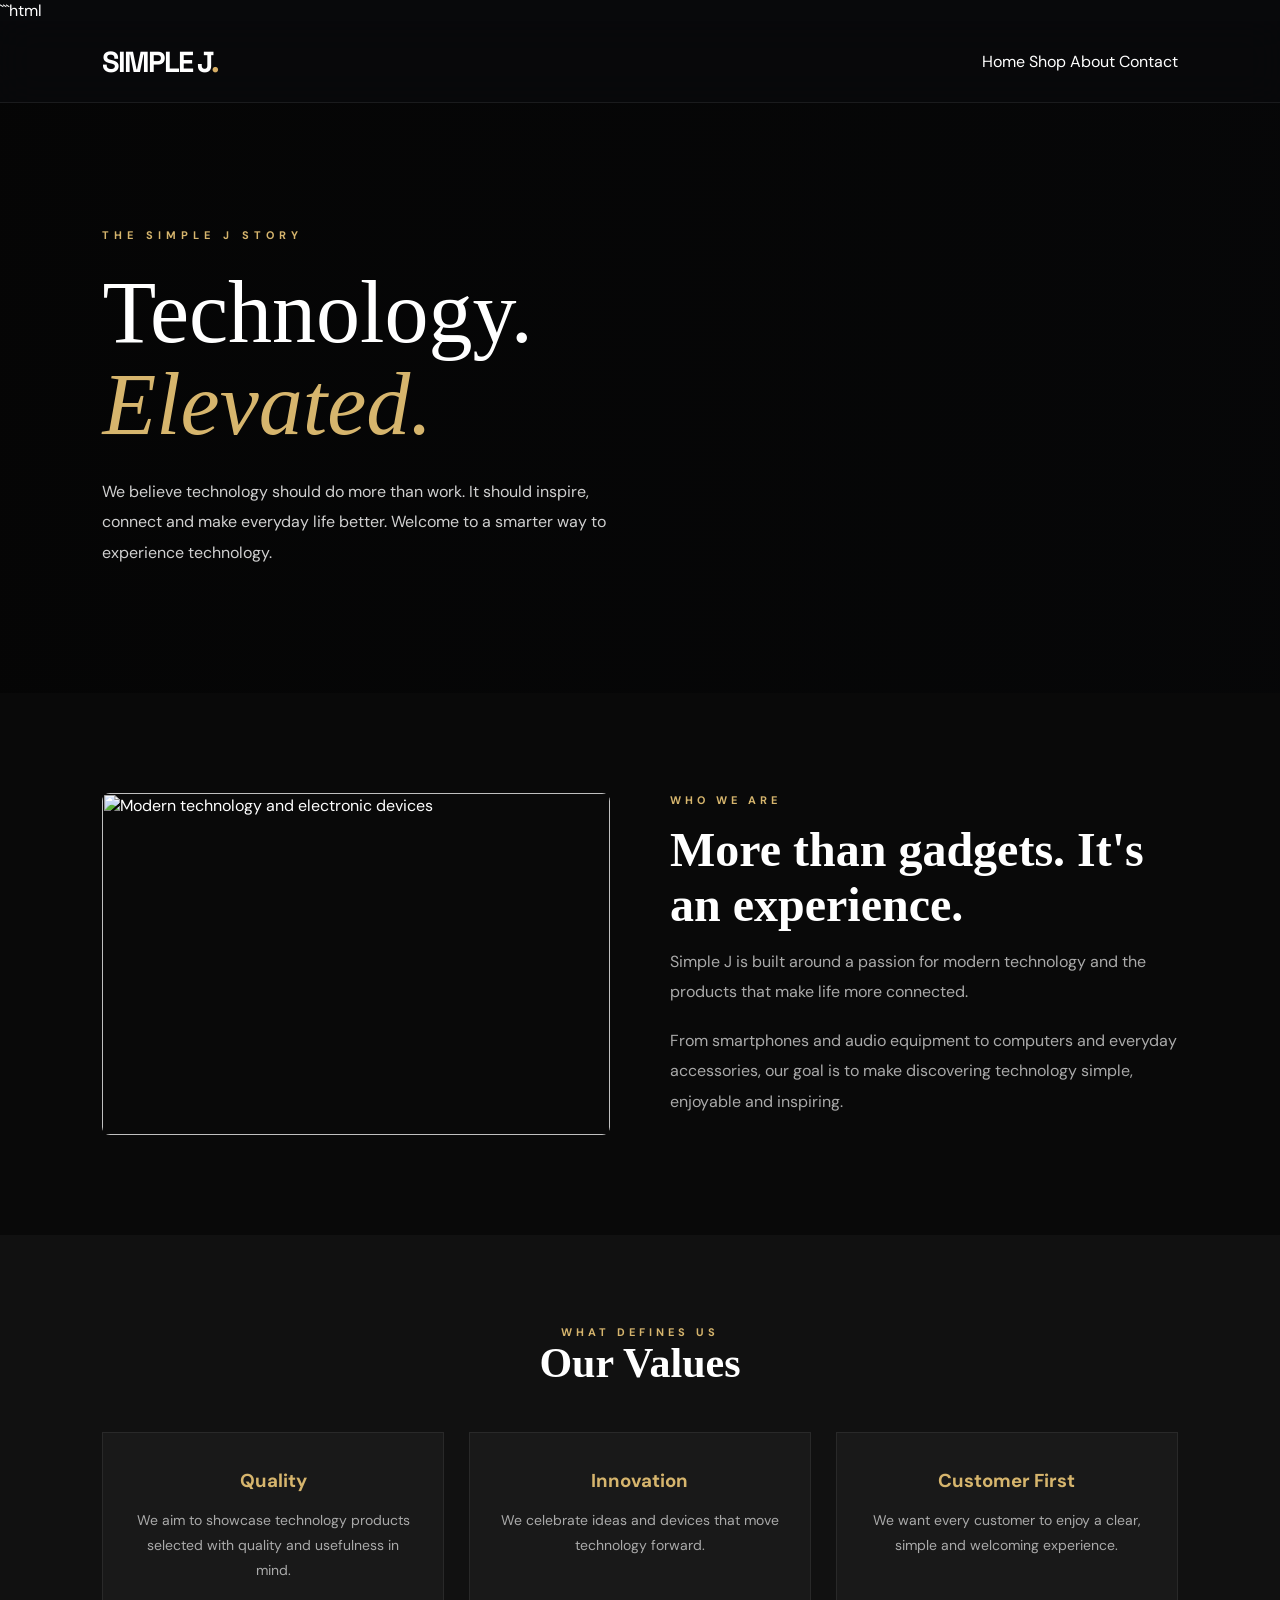
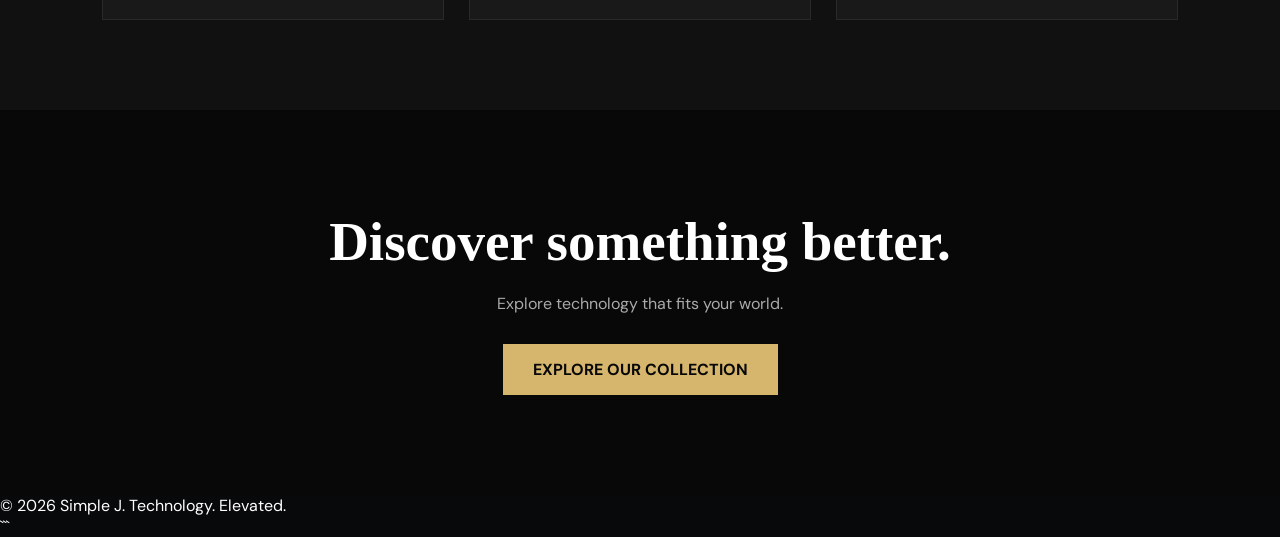
==== commit 13d094d1: "Add files via upload" ====
--- a/about.html
+++ b/about.html
@@ -1,10 +1,10 @@
-
+```html
 <!DOCTYPE html>
 <html lang="en">
 <head>
   <meta charset="UTF-8">
   <meta name="viewport" content="width=device-width, initial-scale=1.0">
-  <meta name="description" content="Discover the story, vision and values behind Simple J — technology, elevated.">
+  <meta name="description" content="Discover the story, vision and values behind Simple J.">
   <title>About Us | Simple J</title>
 
   <link rel="preconnect" href="https://fonts.googleapis.com">
@@ -16,20 +16,15 @@
   <style>
     .about-hero {
       min-height: 590px;
-      position: relative;
       display: flex;
       align-items: center;
-      overflow: hidden;
       padding: 100px 8%;
-      background:
-        linear-gradient(90deg, rgba(5,5,5,.96), rgba(5,5,5,.65), rgba(5,5,5,.2)),
-        url("https://images.unsplash.com/photo-1519389950473-47ba0277781c?auto=format&fit=crop&w=2000&q=90") center/cover;
+      background: linear-gradient(90deg, rgba(5,5,5,.96), rgba(5,5,5,.55)),
+      url("https://images.unsplash.com/photo-1519389950473-47ba0277781c?auto=format&fit=crop&w=2000&q=90") center/cover;
     }
 
     .about-hero-content {
       max-width: 750px;
-      position: relative;
-      z-index: 2;
       animation: aboutRise 1s ease both;
     }
 
@@ -43,7 +38,7 @@
     }
 
     .about-hero h1 {
-      color: #fff;
+      color: white;
       font-family: "Playfair Display", serif;
       font-size: clamp(48px, 7vw, 88px);
       line-height: 1.05;
@@ -56,9 +51,239 @@
       font-style: italic;
     }
 
-   .about-hero p {
-  color: #d0d0d0;
-  max-width: 540px;
-  font-size: 16px;
-  line-height: 1.9;
-}+    .about-hero p {
+      color: #d0d0d0;
+      max-width: 540px;
+      font-size: 16px;
+      line-height: 1.9;
+    }
+
+    .about-section {
+      padding: 100px 8%;
+      background: #090909;
+      color: white;
+    }
+
+    .about-grid {
+      display: grid;
+      grid-template-columns: 1fr 1fr;
+      gap: 60px;
+      align-items: center;
+      max-width: 1200px;
+      margin: auto;
+    }
+
+    .about-grid img {
+      width: 100%;
+      border-radius: 8px;
+      display: block;
+    }
+
+    .about-copy h2 {
+      font-family: "Playfair Display", serif;
+      font-size: clamp(32px, 4vw, 48px);
+      margin: 15px 0;
+    }
+
+    .about-copy p {
+      color: #aaa;
+      line-height: 1.9;
+      margin-bottom: 18px;
+    }
+
+    .gold-label {
+      color: #d6b56d;
+      letter-spacing: 4px;
+      font-size: 11px;
+      text-transform: uppercase;
+      font-weight: bold;
+    }
+
+    .values {
+      padding: 90px 8%;
+      background: #111;
+      color: white;
+      text-align: center;
+    }
+
+    .values h2 {
+      font-family: "Playfair Display", serif;
+      font-size: 42px;
+      margin-bottom: 45px;
+    }
+
+    .value-grid {
+      max-width: 1100px;
+      margin: auto;
+      display: grid;
+      grid-template-columns: repeat(3, 1fr);
+      gap: 25px;
+    }
+
+    .value-card {
+      padding: 35px 25px;
+      background: #191919;
+      border: 1px solid #292929;
+      transition: .35s ease;
+    }
+
+    .value-card:hover {
+      transform: translateY(-9px);
+      border-color: #d6b56d;
+    }
+
+    .value-card h3 {
+      color: #d6b56d;
+      margin-bottom: 15px;
+    }
+
+    .value-card p {
+      color: #aaa;
+      line-height: 1.8;
+      font-size: 14px;
+    }
+
+    .about-cta {
+      padding: 100px 8%;
+      text-align: center;
+      background: #080808;
+      color: white;
+    }
+
+    .about-cta h2 {
+      font-family: "Playfair Display", serif;
+      font-size: clamp(35px, 5vw, 55px);
+      margin-bottom: 20px;
+    }
+
+    .about-cta p {
+      color: #aaa;
+      margin-bottom: 30px;
+    }
+
+    .about-cta a {
+      display: inline-block;
+      padding: 15px 30px;
+      background: #d6b56d;
+      color: #080808;
+      text-decoration: none;
+      font-weight: 700;
+      transition: .3s;
+    }
+
+    .about-cta a:hover {
+      background: white;
+      transform: translateY(-4px);
+    }
+
+    @keyframes aboutRise {
+      from { opacity: 0; transform: translateY(35px); }
+      to { opacity: 1; transform: translateY(0); }
+    }
+
+    @media (max-width: 750px) {
+      .about-hero {
+        min-height: 500px;
+        padding: 80px 7%;
+      }
+
+      .about-grid,
+      .value-grid {
+        grid-template-columns: 1fr;
+      }
+
+      .about-section,
+      .values,
+      .about-cta {
+        padding: 70px 7%;
+      }
+    }
+  </style>
+</head>
+
+<body>
+
+  <header class="navbar">
+    <a href="index.html" class="logo">SIMPLE J<span>.</span></a>
+
+    <nav>
+      <a href="index.html">Home</a>
+      <a href="shop.html">Shop</a>
+      <a href="about.html">About</a>
+      <a href="contact.html">Contact</a>
+    </nav>
+  </header>
+
+  <main>
+    <section class="about-hero">
+      <div class="about-hero-content">
+        <div class="about-eyebrow">THE SIMPLE J STORY</div>
+        <h1>Technology.<br><span>Elevated.</span></h1>
+        <p>
+          We believe technology should do more than work.
+          It should inspire, connect and make everyday life better.
+          Welcome to a smarter way to experience technology.
+        </p>
+      </div>
+    </section>
+
+    <section class="about-section">
+      <div class="about-grid">
+        <img
+          src="https://images.unsplash.com/photo-1498049794561-7780e7231661?auto=format&fit=crop&w=1100&q=85"
+          alt="Modern technology and electronic devices"
+        >
+
+        <div class="about-copy">
+          <div class="gold-label">WHO WE ARE</div>
+          <h2>More than gadgets. It's an experience.</h2>
+          <p>
+            Simple J is built around a passion for modern technology
+            and the products that make life more connected.
+          </p>
+          <p>
+            From smartphones and audio equipment to computers and
+            everyday accessories, our goal is to make discovering
+            technology simple, enjoyable and inspiring.
+          </p>
+        </div>
+      </div>
+    </section>
+
+    <section class="values">
+      <div class="gold-label">WHAT DEFINES US</div>
+      <h2>Our Values</h2>
+
+      <div class="value-grid">
+        <div class="value-card">
+          <h3>Quality</h3>
+          <p>We aim to showcase technology products selected with quality and usefulness in mind.</p>
+        </div>
+
+        <div class="value-card">
+          <h3>Innovation</h3>
+          <p>We celebrate ideas and devices that move technology forward.</p>
+        </div>
+
+        <div class="value-card">
+          <h3>Customer First</h3>
+          <p>We want every customer to enjoy a clear, simple and welcoming experience.</p>
+        </div>
+      </div>
+    </section>
+
+    <section class="about-cta">
+      <h2>Discover something better.</h2>
+      <p>Explore technology that fits your world.</p>
+      <a href="shop.html">EXPLORE OUR COLLECTION</a>
+    </section>
+  </main>
+
+  <footer>
+    <p>© 2026 Simple J. Technology. Elevated.</p>
+  </footer>
+
+  <script src="script.js"></script>
+</body>
+</html>
+```
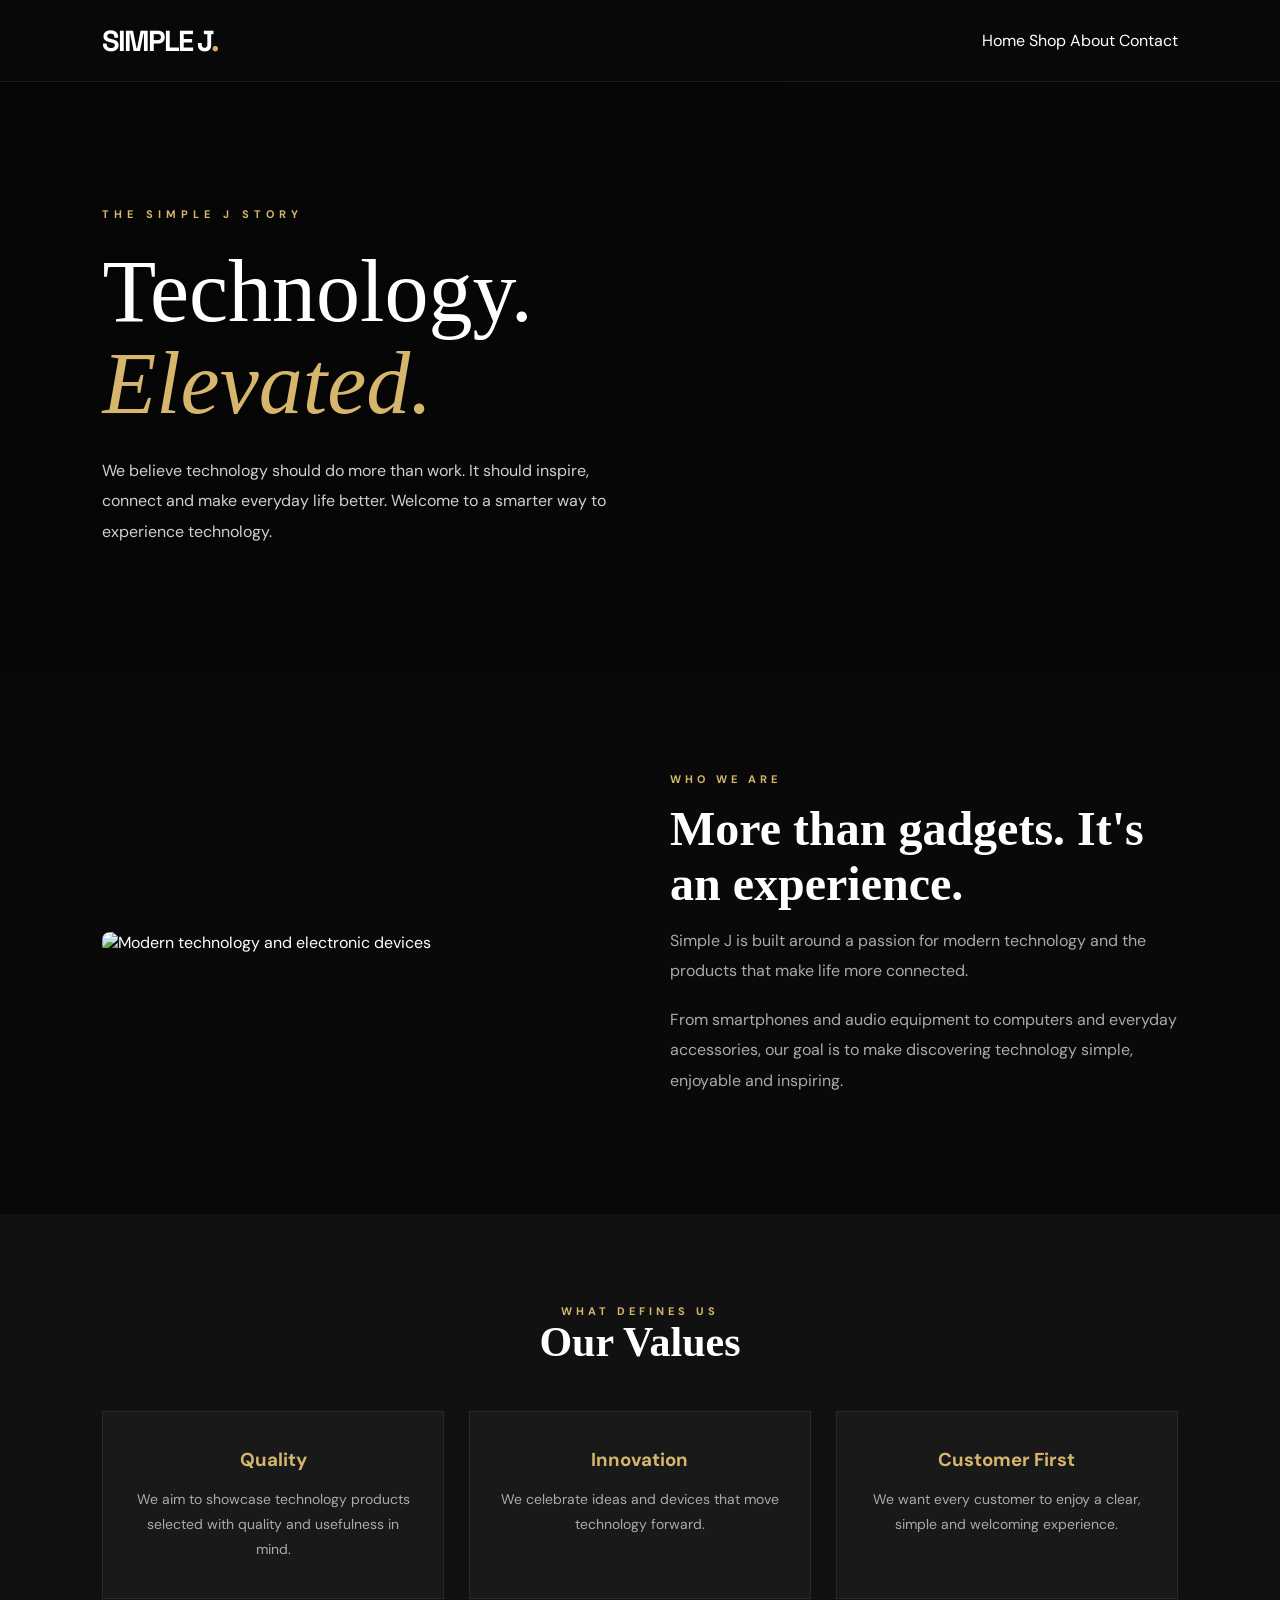
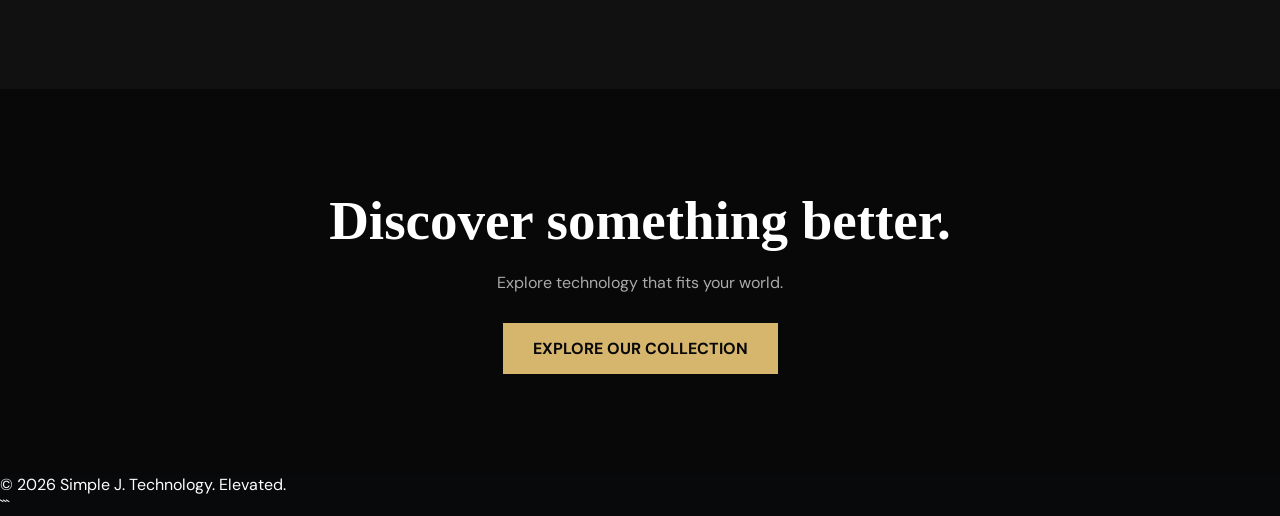
==== commit 35e01b32: "Add files via upload" ====
--- a/about.html
+++ b/about.html
@@ -1,4 +1,4 @@
-```html
+
 <!DOCTYPE html>
 <html lang="en">
 <head>
